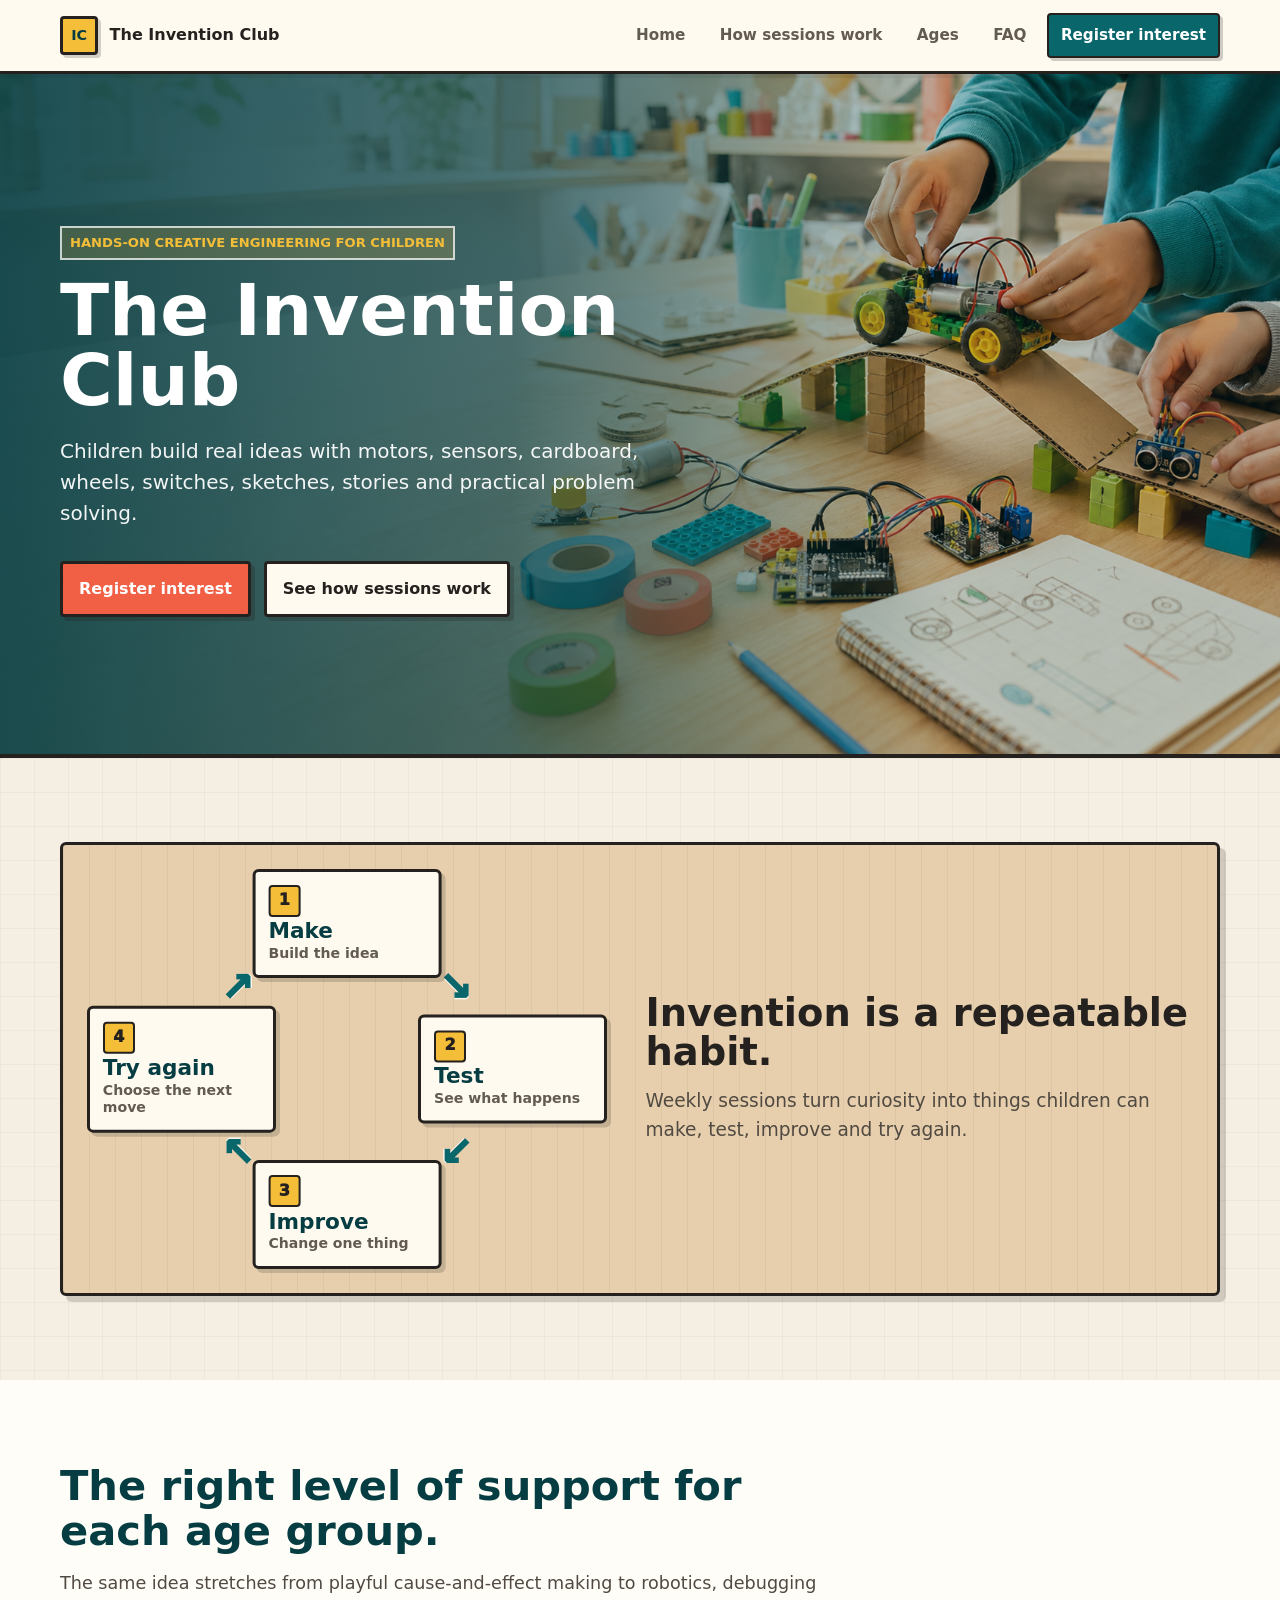
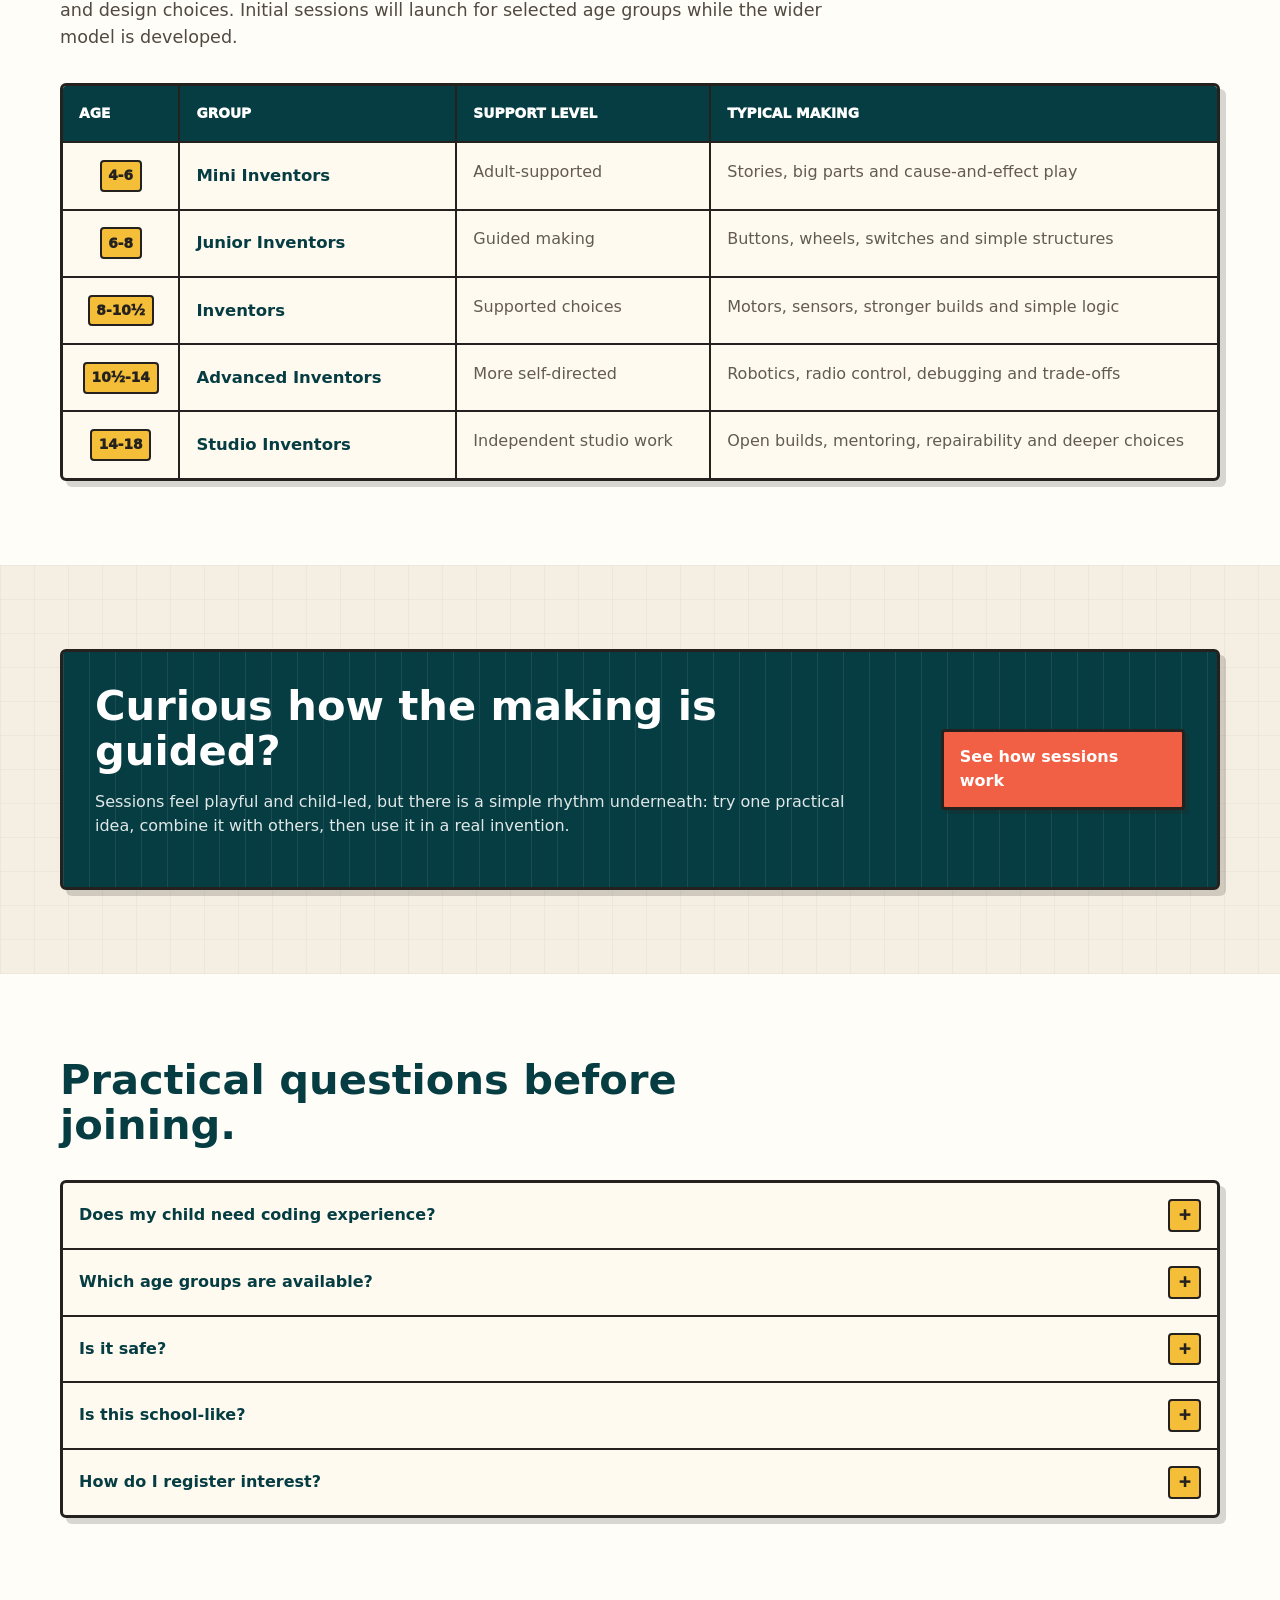
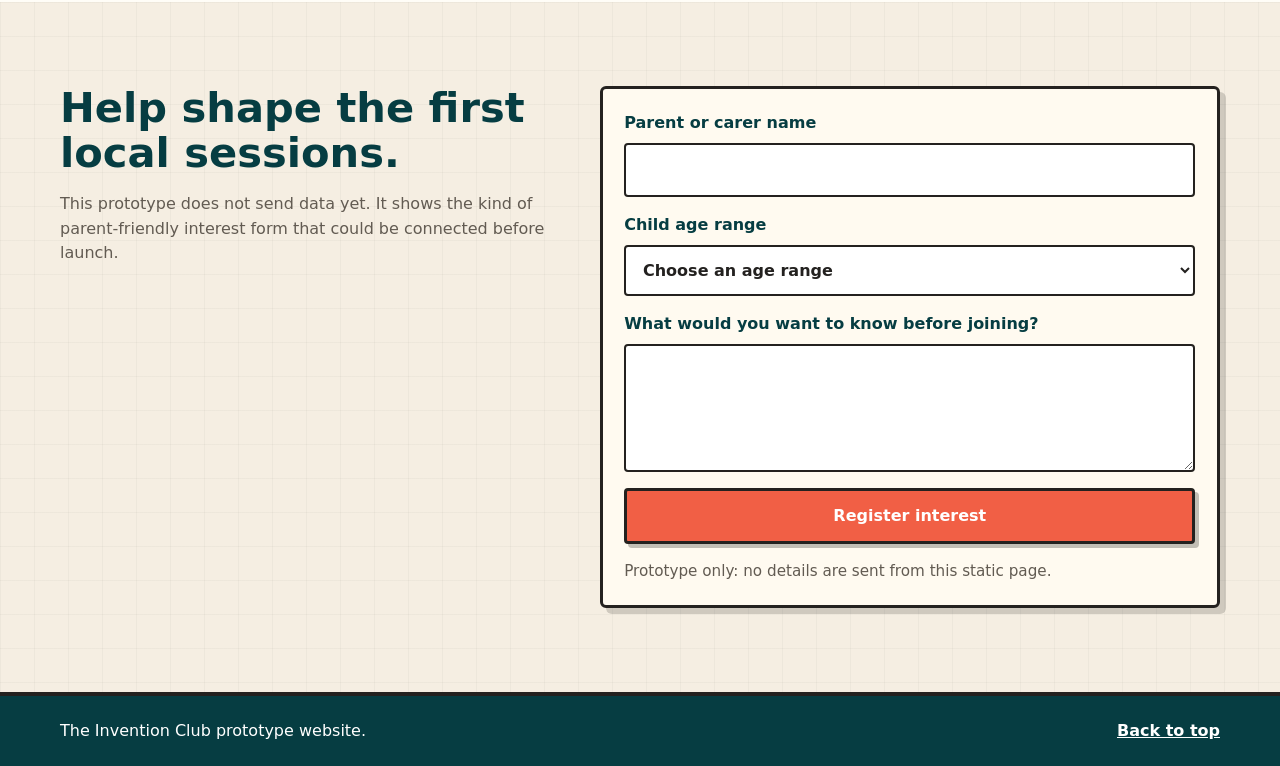
==== index.html @ 99e788a2 "Initial commit" ====
<!doctype html>
<html lang="en">
  <head>
    <meta charset="utf-8">
    <meta name="viewport" content="width=device-width, initial-scale=1">
    <title>The Invention Club - hands-on creative engineering for children</title>
    <meta
      name="description"
      content="A parent-friendly prototype website for The Invention Club: a hands-on creative engineering club where children learn to invent with movement, sensing, control, structures, power, communication, debugging and design."
    >
    <link rel="stylesheet" href="styles.css">
  </head>
  <body>
    <a class="skip-link" href="#main">Skip to content</a>

    <header class="site-header" data-site-header>
      <a class="brand" href="index.html#top" aria-label="The Invention Club home">
        <span class="brand-mark" aria-hidden="true">IC</span>
        <span>The Invention Club</span>
      </a>
      <button class="menu-button" type="button" aria-expanded="false" aria-controls="site-nav">
        <span class="menu-icon" aria-hidden="true"></span>
        <span class="visually-hidden">Menu</span>
      </button>
      <nav class="site-nav" id="site-nav" aria-label="Primary navigation">
        <a href="index.html#top">Home</a>
        <a href="curriculum.html">How sessions work</a>
        <a href="index.html#pathways">Ages</a>
        <a href="index.html#faq">FAQ</a>
        <a class="nav-cta" href="index.html#register">Register interest</a>
      </nav>
    </header>

    <main id="main">
      <section class="hero home-hero" id="top" aria-label="Children making inventions on a workshop table">
        <div class="hero-content">
          <p class="eyebrow">Hands-on creative engineering for children</p>
          <h1>The Invention Club</h1>
          <p class="hero-copy">
            Children build real ideas with motors, sensors, cardboard, wheels, switches, sketches,
            stories and practical problem solving.
          </p>
          <div class="hero-actions">
            <a class="button primary" href="index.html#register">Register interest</a>
            <a class="button secondary" href="curriculum.html">See how sessions work</a>
          </div>
        </div>
      </section>

      <section class="section intro-section workbench-strip" id="what">
        <div class="section-inner">
          <div class="make-loop-panel" aria-label="Make test improve and try again loop">
            <div class="loop-diagram" aria-hidden="true">
              <div class="loop-cycle" data-scroll-spin>
                <span class="loop-arrow loop-arrow-one">→</span>
                <span class="loop-arrow loop-arrow-two">→</span>
                <span class="loop-arrow loop-arrow-three">→</span>
                <span class="loop-arrow loop-arrow-four">→</span>
              </div>
              <div class="loop-card loop-card-make">
                <span>1</span>
                <strong>Make</strong>
                <small>Build the idea</small>
              </div>
              <div class="loop-card loop-card-test">
                <span>2</span>
                <strong>Test</strong>
                <small>See what happens</small>
              </div>
              <div class="loop-card loop-card-improve">
                <span>3</span>
                <strong>Improve</strong>
                <small>Change one thing</small>
              </div>
              <div class="loop-card loop-card-repeat">
                <span>4</span>
                <strong>Try again</strong>
                <small>Choose the next move</small>
              </div>
            </div>
            <div class="loop-copy">
              <h3>Invention is a repeatable habit.</h3>
              <p>Weekly sessions turn curiosity into things children can make, test, improve and try again.</p>
            </div>
          </div>
        </div>
      </section>

      <section class="section pathways-section age-rail-section" id="pathways">
        <div class="section-inner">
          <div class="section-heading">
            <h2>The right level of support for each age group.</h2>
            <p>
              The same idea stretches from playful cause-and-effect making to robotics, debugging
              and design choices. Initial sessions will launch for selected age groups while the wider model is developed.
            </p>
          </div>
          <table class="age-table">
            <colgroup>
              <col class="age-col">
              <col class="group-col">
              <col class="support-col">
              <col class="making-col">
            </colgroup>
            <thead>
              <tr>
                <th scope="col">Age</th>
                <th scope="col">Group</th>
                <th scope="col">Support level</th>
                <th scope="col">Typical making</th>
              </tr>
            </thead>
            <tbody>
              <tr><td class="age-cell" data-label="Age"><span>4-6</span></td><th scope="row" data-label="Group">Mini Inventors</th><td data-label="Support level">Adult-supported</td><td data-label="Typical making">Stories, big parts and cause-and-effect play</td></tr>
              <tr><td class="age-cell" data-label="Age"><span>6-8</span></td><th scope="row" data-label="Group">Junior Inventors</th><td data-label="Support level">Guided making</td><td data-label="Typical making">Buttons, wheels, switches and simple structures</td></tr>
              <tr><td class="age-cell" data-label="Age"><span>8-10½</span></td><th scope="row" data-label="Group">Inventors</th><td data-label="Support level">Supported choices</td><td data-label="Typical making">Motors, sensors, stronger builds and simple logic</td></tr>
              <tr><td class="age-cell" data-label="Age"><span>10½-14</span></td><th scope="row" data-label="Group">Advanced Inventors</th><td data-label="Support level">More self-directed</td><td data-label="Typical making">Robotics, radio control, debugging and trade-offs</td></tr>
              <tr><td class="age-cell" data-label="Age"><span>14-18</span></td><th scope="row" data-label="Group">Studio Inventors</th><td data-label="Support level">Independent studio work</td><td data-label="Typical making">Open builds, mentoring, repairability and deeper choices</td></tr>
            </tbody>
          </table>
        </div>
      </section>

      <section class="section curriculum-teaser-section" id="curriculum-preview">
        <div class="section-inner power-strip">
          <div>
            <h2>Curious how the making is guided?</h2>
            <p>
              Sessions feel playful and child-led, but there is a simple rhythm underneath:
              try one practical idea, combine it with others, then use it in a real invention.
            </p>
          </div>
          <a class="button primary" href="curriculum.html">See how sessions work</a>
        </div>
      </section>

      <section class="section faq-section bench-board" id="faq">
        <div class="section-inner">
          <div class="section-heading">
            <h2>Practical questions before joining.</h2>
          </div>
          <div class="faq-list">
            <details class="faq-item">
              <summary>Does my child need coding experience?</summary>
              <p>No. Coding is introduced as one invention material, alongside motors, sensors, structures, craft materials and testing.</p>
            </details>
            <details class="faq-item">
              <summary>Which age groups are available?</summary>
              <p>The full age range being explored is 4-18, but initial sessions will launch for selected age groups first.</p>
            </details>
            <details class="faq-item">
              <summary>Is it safe?</summary>
              <p>Activities should use age-appropriate materials, supervised tools and safe batteries. Full safety, safeguarding and consent arrangements will be confirmed before launch.</p>
            </details>
            <details class="faq-item">
              <summary>Is this school-like?</summary>
              <p>It has structure, but the feel is workshop-first: make, test, improve, share.</p>
            </details>
            <details class="faq-item">
              <summary>How do I register interest?</summary>
              <p>Use the prototype interest section below. It does not submit yet, but it shows the information the live version may collect.</p>
            </details>
          </div>
        </div>
      </section>

      <section class="section register-section" id="register">
        <div class="section-inner register-layout">
          <div>
            <h2>Help shape the first local sessions.</h2>
            <p>
              This prototype does not send data yet. It shows the kind of parent-friendly interest
              form that could be connected before launch.
            </p>
          </div>
          <form class="interest-form" id="interest-form">
            <label>
              Parent or carer name
              <input type="text" name="name" autocomplete="name">
            </label>
            <label>
              Child age range
              <select name="age-range">
                <option value="">Choose an age range</option>
                <option>Mini Inventors: 4-6</option>
                <option>Junior Inventors: 6-8</option>
                <option>Inventors: 8-10½</option>
                <option>Advanced Inventors: 10½-14</option>
                <option>Studio Inventors: 14-18</option>
              </select>
            </label>
            <label>
              What would you want to know before joining?
              <textarea name="question" rows="4"></textarea>
            </label>
            <button class="button primary" type="submit">Register interest</button>
            <p class="form-note" id="form-note" role="status">
              Prototype only: no details are sent from this static page.
            </p>
          </form>
        </div>
      </section>
    </main>

    <footer class="site-footer">
      <div class="section-inner footer-inner">
        <p>The Invention Club prototype website.</p>
        <a href="#top">Back to top</a>
      </div>
    </footer>

    <script src="script.js"></script>
  </body>
</html>
---- styles.css ----
:root {
  color-scheme: light;
  --ink: #242424;
  --muted: #625b52;
  --paper: #fffdf7;
  --warm: #f5eee2;
  --teal: #09666b;
  --teal-dark: #063d42;
  --coral: #f15f45;
  --gold: #f4be38;
  --green: #3e8f58;
  --blue: #315eaa;
  --red: #b94b3f;
  --line: #ddcfbd;
  --white: #ffffff;
  --shadow: 0 16px 45px rgba(38, 30, 20, 0.14);
  --radius: 8px;
  --max: 1160px;
}

* {
  box-sizing: border-box;
}

html {
  scroll-behavior: smooth;
}

body {
  margin: 0;
  font-family: Inter, ui-sans-serif, system-ui, -apple-system, BlinkMacSystemFont, "Segoe UI", sans-serif;
  color: var(--ink);
  background: var(--paper);
  line-height: 1.55;
}

img,
svg {
  max-width: 100%;
}

a {
  color: inherit;
}

button,
input,
select,
textarea {
  font: inherit;
}

.skip-link {
  position: absolute;
  left: 1rem;
  top: 0.75rem;
  z-index: 100;
  transform: translateY(-180%);
  background: var(--ink);
  color: var(--white);
  padding: 0.65rem 0.9rem;
  border-radius: var(--radius);
}

.skip-link:focus {
  transform: translateY(0);
}

.visually-hidden {
  position: absolute;
  width: 1px;
  height: 1px;
  padding: 0;
  margin: -1px;
  overflow: hidden;
  clip: rect(0, 0, 0, 0);
  white-space: nowrap;
  border: 0;
}

.site-header {
  position: sticky;
  top: 0;
  z-index: 20;
  display: flex;
  align-items: center;
  justify-content: space-between;
  gap: 1rem;
  min-height: 4.75rem;
  padding: 0.8rem max(1rem, calc((100vw - var(--max)) / 2));
  background: rgba(255, 253, 247, 0.94);
  border-bottom: 1px solid rgba(221, 207, 189, 0.8);
  backdrop-filter: blur(12px);
}

.brand {
  display: inline-flex;
  align-items: center;
  gap: 0.7rem;
  color: var(--teal-dark);
  font-weight: 800;
  text-decoration: none;
}

.brand-mark {
  display: inline-grid;
  place-items: center;
  width: 2.4rem;
  height: 2.4rem;
  border-radius: var(--radius);
  background: var(--gold);
  color: var(--teal-dark);
  border: 2px solid var(--teal-dark);
  font-size: 0.9rem;
}

.site-nav {
  display: flex;
  align-items: center;
  gap: 0.4rem;
}

.site-nav a {
  display: inline-flex;
  align-items: center;
  min-height: 2.5rem;
  padding: 0.55rem 0.75rem;
  border-radius: var(--radius);
  color: var(--muted);
  font-size: 0.95rem;
  font-weight: 700;
  text-decoration: none;
}

.site-nav a:hover,
.site-nav a:focus-visible {
  background: var(--warm);
  color: var(--ink);
}

.site-nav .nav-cta {
  background: var(--teal);
  color: var(--white);
}

.menu-button {
  display: none;
  align-items: center;
  justify-content: center;
  width: 2.75rem;
  height: 2.75rem;
  border: 1px solid var(--line);
  border-radius: var(--radius);
  background: var(--white);
}

.menu-icon,
.menu-icon::before,
.menu-icon::after {
  display: block;
  width: 1.15rem;
  height: 2px;
  background: var(--ink);
  content: "";
}

.menu-icon {
  position: relative;
}

.menu-icon::before,
.menu-icon::after {
  position: absolute;
  left: 0;
}

.menu-icon::before {
  top: -0.4rem;
}

.menu-icon::after {
  top: 0.4rem;
}

.hero {
  position: relative;
  min-height: 72vh;
  display: flex;
  align-items: center;
  padding: 6rem max(1rem, calc((100vw - var(--max)) / 2)) 5rem;
  background-image:
    linear-gradient(90deg, rgba(6, 61, 66, 0.88) 0%, rgba(6, 61, 66, 0.72) 34%, rgba(6, 61, 66, 0.18) 66%),
    url("assets/invention-workshop-hero.png");
  background-size: cover;
  background-position: center;
  color: var(--white);
}

.hero-content {
  width: min(43rem, 100%);
}

.compact-hero {
  min-height: 50vh;
}

.eyebrow,
.section-kicker {
  margin: 0 0 0.9rem;
  color: var(--coral);
  font-size: 0.82rem;
  font-weight: 900;
  letter-spacing: 0;
  text-transform: uppercase;
}

.hero .eyebrow {
  color: var(--gold);
}

h1,
h2,
h3,
p {
  overflow-wrap: anywhere;
}

h1 {
  margin: 0;
  font-size: 4.5rem;
  line-height: 0.98;
  letter-spacing: 0;
}

h2 {
  margin: 0;
  color: var(--teal-dark);
  font-size: 2.6rem;
  line-height: 1.08;
  letter-spacing: 0;
}

h3 {
  margin: 0;
  color: var(--teal-dark);
  font-size: 1.15rem;
  line-height: 1.22;
  letter-spacing: 0;
}

.hero-copy {
  margin: 1.3rem 0 0;
  max-width: 37rem;
  font-size: 1.25rem;
  color: rgba(255, 255, 255, 0.94);
}

.hero-actions {
  display: flex;
  flex-wrap: wrap;
  gap: 0.8rem;
  margin-top: 2rem;
}

.button {
  display: inline-flex;
  align-items: center;
  justify-content: center;
  min-height: 3rem;
  padding: 0.78rem 1rem;
  border: 2px solid transparent;
  border-radius: var(--radius);
  font-weight: 850;
  text-decoration: none;
  cursor: pointer;
}

.button.primary {
  background: var(--coral);
  color: var(--white);
  box-shadow: 0 10px 22px rgba(177, 59, 34, 0.28);
}

.button.secondary {
  background: rgba(255, 255, 255, 0.14);
  color: var(--white);
  border-color: rgba(255, 255, 255, 0.64);
}

.button:hover,
.button:focus-visible {
  transform: translateY(-1px);
}

.section {
  padding: 5.5rem 1rem;
}

.section-inner {
  width: min(var(--max), 100%);
  margin: 0 auto;
}

.section-heading {
  max-width: 48rem;
  margin-bottom: 2rem;
}

.section-heading p:not(.section-kicker) {
  margin: 1rem 0 0;
  color: var(--muted);
  font-size: 1.1rem;
}

.two-column {
  display: grid;
  grid-template-columns: minmax(0, 0.8fr) minmax(0, 1fr);
  gap: 3rem;
  align-items: start;
}

.copy-block {
  color: var(--muted);
  font-size: 1.08rem;
}

.copy-block p:first-child {
  margin-top: 0;
}

.intro-section,
.pathways-section,
.examples-section,
.safety-section {
  background: var(--paper);
}

.contrast-section,
.curriculum-section,
.parents-section,
.register-section {
  background: var(--warm);
}

.session-section,
.families-section,
.curriculum-teaser-section,
.holiday-section,
.review-section {
  background: var(--white);
}

.faq-section {
  background: var(--paper);
}

.comparison-grid,
.glance-grid,
.idea-grid,
.step-grid,
.model-grid,
.family-grid,
.session-grid,
.project-grid,
.safety-grid,
.benefit-grid,
.pathway-grid,
.faq-list {
  display: grid;
  gap: 1rem;
}

.comparison-grid {
  grid-template-columns: repeat(2, minmax(0, 1fr));
}

.comparison-card,
.glance-card,
.idea-card,
.step-card,
.model-card,
.pathway-card,
.family-card,
.combo-card,
.example-card,
.project-card,
.safety-card,
.benefit-grid article,
.faq-item,
.review-questions,
.interest-form {
  border: 1px solid var(--line);
  border-radius: var(--radius);
  background: var(--white);
  box-shadow: 0 8px 24px rgba(38, 30, 20, 0.08);
}

.comparison-card,
.glance-card,
.idea-card {
  padding: 1.5rem;
}

.glance-grid {
  grid-template-columns: repeat(4, minmax(0, 1fr));
  margin-bottom: 1rem;
}

.glance-card {
  border-top: 5px solid var(--teal);
}

.glance-label {
  margin: 0 0 0.55rem;
  color: var(--coral);
  font-size: 0.78rem;
  font-weight: 950;
  text-transform: uppercase;
}

.glance-card p:not(.glance-label) {
  margin: 0.7rem 0 0;
  color: var(--muted);
}

.idea-grid {
  grid-template-columns: repeat(3, minmax(0, 1fr));
}

.card-icon {
  display: inline-grid;
  place-items: center;
  width: 2.25rem;
  height: 2.25rem;
  margin-bottom: 0.9rem;
  border-radius: var(--radius);
  background: var(--gold);
  color: var(--teal-dark);
  font-weight: 950;
}

.idea-card p {
  margin: 0.7rem 0 0;
  color: var(--muted);
}

.promise-band {
  margin-top: 1rem;
  padding: 1.45rem;
  border: 2px solid rgba(9, 102, 107, 0.24);
  border-radius: var(--radius);
  background:
    linear-gradient(135deg, rgba(244, 190, 56, 0.22), rgba(9, 102, 107, 0.08)),
    var(--white);
}

.promise-band h3 {
  font-size: 1.55rem;
}

.promise-band p:not(.section-kicker) {
  max-width: 48rem;
  margin: 0.6rem 0 0;
  color: var(--muted);
}

.comparison-card.highlighted {
  border-color: rgba(9, 102, 107, 0.48);
  background: #eef8f6;
}

.comparison-card ul,
.review-questions ul {
  margin: 1rem 0 0;
  padding-left: 1.1rem;
  color: var(--muted);
}

.comparison-card li + li,
.review-questions li + li {
  margin-top: 0.45rem;
}

.screen-table {
  width: 100%;
  margin-top: 1rem;
  border-collapse: collapse;
  overflow: hidden;
  border: 1px solid var(--line);
  border-radius: var(--radius);
  background: var(--white);
  box-shadow: 0 8px 24px rgba(38, 30, 20, 0.08);
}

.screen-table caption {
  padding: 0.9rem 1rem;
  color: var(--teal-dark);
  font-weight: 900;
  text-align: left;
}

.screen-table th,
.screen-table td {
  padding: 0.85rem 1rem;
  border-top: 1px solid var(--line);
  text-align: left;
  vertical-align: top;
}

.screen-table th {
  background: var(--teal-dark);
  color: var(--white);
}

.screen-table td:first-child {
  color: var(--muted);
}

.screen-table td:last-child {
  color: var(--teal-dark);
  font-weight: 800;
}

.step-grid {
  grid-template-columns: repeat(5, minmax(0, 1fr));
}

.step-card {
  padding: 1.25rem;
}

.step-number {
  display: inline-grid;
  place-items: center;
  width: 2rem;
  height: 2rem;
  margin-bottom: 1rem;
  border-radius: 50%;
  background: var(--gold);
  color: var(--teal-dark);
  font-weight: 900;
}

.step-card p,
.model-card p,
.pathway-card p,
.glance-card p,
.family-card p,
.combo-card p,
.example-card p,
.project-card p,
.safety-card p,
.benefit-grid p {
  margin: 0.7rem 0 0;
  color: var(--muted);
}

.pathway-grid {
  grid-template-columns: repeat(5, minmax(0, 1fr));
}

.pathway-card {
  padding: 1.15rem;
}

.age-band {
  margin: 0 0 0.65rem;
  color: var(--coral);
  font-size: 0.9rem;
  font-weight: 900;
}

.pathway-detail {
  display: grid;
  gap: 0.75rem;
  margin: 1rem 0 0;
}

.pathway-detail div {
  padding-top: 0.75rem;
  border-top: 1px solid var(--line);
}

.pathway-detail dt {
  color: var(--teal-dark);
  font-size: 0.82rem;
  font-weight: 900;
  text-transform: uppercase;
}

.pathway-detail dd {
  margin: 0.15rem 0 0;
  color: var(--muted);
}

.model-grid {
  grid-template-columns: repeat(4, minmax(0, 1fr));
}

.model-card {
  padding: 1.2rem;
}

.roadmap {
  display: grid;
  grid-template-columns: repeat(5, minmax(0, 1fr));
  gap: 0.5rem;
  margin-bottom: 1rem;
}

.roadmap span {
  position: relative;
  display: grid;
  place-items: center;
  min-height: 3.3rem;
  padding: 0.7rem;
  border-radius: var(--radius);
  background: var(--teal);
  color: var(--white);
  font-weight: 900;
}

.roadmap span:not(:last-child)::after {
  position: absolute;
  right: -0.48rem;
  z-index: 1;
  color: var(--gold);
  content: "→";
  font-weight: 900;
}

.accordion-group {
  display: grid;
  gap: 0.75rem;
  margin-top: 1rem;
}

.accordion-item,
.faq-item {
  border: 1px solid var(--line);
  border-radius: var(--radius);
  background: var(--white);
  box-shadow: 0 8px 24px rgba(38, 30, 20, 0.06);
}

.accordion-item summary,
.faq-item summary {
  display: flex;
  justify-content: space-between;
  gap: 1rem;
  padding: 1rem;
  color: var(--teal-dark);
  font-weight: 900;
  cursor: pointer;
}

.accordion-item summary span {
  color: var(--muted);
  font-weight: 700;
}

.accordion-item p,
.faq-item p {
  margin: 0;
  padding: 0 1rem 1rem;
  color: var(--muted);
}

.accordion-item ul {
  margin: 0;
  padding: 0 1rem 1rem 2.1rem;
  color: var(--muted);
}

.ladder-panel {
  display: grid;
  grid-template-columns: minmax(0, 0.8fr) minmax(0, 1.2fr);
  gap: 2rem;
  margin-top: 1rem;
  padding: 1.6rem;
  border: 2px solid var(--teal);
  border-radius: var(--radius);
  background: var(--paper);
}

.ladder-panel p {
  color: var(--muted);
}

.ladder-list {
  display: grid;
  gap: 0.55rem;
  margin: 0;
  padding: 0;
  list-style: none;
  counter-reset: ladder;
}

.ladder-list li {
  display: grid;
  grid-template-columns: auto minmax(0, 0.6fr) minmax(0, 1fr);
  gap: 0.65rem;
  align-items: baseline;
  padding: 0.7rem;
  border-radius: var(--radius);
  background: var(--white);
  counter-increment: ladder;
}

.ladder-list li::before {
  content: counter(ladder);
  display: inline-grid;
  place-items: center;
  width: 1.55rem;
  height: 1.55rem;
  border-radius: 50%;
  background: var(--teal);
  color: var(--white);
  font-size: 0.85rem;
  font-weight: 900;
}

.ladder-list span {
  color: var(--muted);
}

.family-grid {
  grid-template-columns: repeat(5, minmax(0, 1fr));
}

.family-card {
  position: relative;
  min-height: 8.5rem;
  padding: 1.15rem;
  overflow: hidden;
}

.family-icon {
  position: absolute;
  right: 1rem;
  bottom: 1rem;
  color: currentColor;
  font-size: 2.1rem;
  font-weight: 900;
  opacity: 0.28;
}

.accent-teal {
  color: var(--teal);
}

.accent-coral {
  color: var(--coral);
}

.accent-green {
  color: var(--green);
}

.accent-blue {
  color: var(--blue);
}

.accent-gold {
  color: #a07400;
}

.accent-red {
  color: var(--red);
}

.combo-list {
  display: grid;
  grid-template-columns: repeat(3, minmax(0, 1fr));
  gap: 1rem;
}

.combo-card {
  padding: 1.2rem;
  border-left: 7px solid var(--gold);
}

.combo-card p {
  color: var(--muted);
  font-weight: 800;
}

.session-grid,
.project-grid {
  grid-template-columns: repeat(4, minmax(0, 1fr));
}

.example-card,
.project-card {
  min-height: 9rem;
  padding: 1.25rem;
  background: linear-gradient(180deg, #ffffff 0%, #fff8e6 100%);
}

.project-card {
  position: relative;
  overflow: hidden;
}

.project-icon {
  display: inline-grid;
  place-items: center;
  width: 2.15rem;
  height: 2.15rem;
  margin-bottom: 0.8rem;
  border-radius: var(--radius);
  background: var(--teal);
  color: var(--white);
  font-weight: 950;
}

.project-age {
  color: var(--coral);
  font-weight: 900;
}

.project-skill {
  color: var(--teal-dark);
  font-weight: 850;
}

.wide-card {
  grid-column: span 2;
  background: #eef8f6;
}

.benefit-grid {
  grid-template-columns: repeat(2, minmax(0, 1fr));
}

.benefit-grid article,
.safety-card {
  padding: 1.2rem;
}

.benefit-grid .card-icon {
  background: #eef8f6;
  color: var(--teal);
}

.callout-band {
  display: flex;
  align-items: center;
  justify-content: space-between;
  gap: 2rem;
  padding: 2rem;
  border-radius: var(--radius);
  background: var(--teal-dark);
  color: var(--white);
  box-shadow: var(--shadow);
}

.callout-band h2 {
  color: var(--white);
}

.callout-band p:not(.section-kicker) {
  max-width: 48rem;
  color: rgba(255, 255, 255, 0.86);
}

.callout-band .hero-actions {
  margin-top: 0;
}

.safety-grid {
  grid-template-columns: repeat(4, minmax(0, 1fr));
}

.review-layout,
.register-layout {
  display: grid;
  grid-template-columns: minmax(0, 0.9fr) minmax(0, 1.1fr);
  gap: 2rem;
  align-items: start;
}

.review-layout p,
.register-layout p {
  color: var(--muted);
}

.review-questions {
  padding: 1.4rem;
}

.faq-list {
  grid-template-columns: repeat(2, minmax(0, 1fr));
}

.faq-item {
  box-shadow: none;
}

.faq-item summary {
  min-height: 3.5rem;
  align-items: center;
}

.interest-form {
  display: grid;
  gap: 1rem;
  padding: 1.4rem;
}

.interest-form label {
  display: grid;
  gap: 0.45rem;
  color: var(--teal-dark);
  font-weight: 800;
}

.interest-form input,
.interest-form select,
.interest-form textarea {
  width: 100%;
  border: 1px solid var(--line);
  border-radius: var(--radius);
  padding: 0.8rem;
  background: var(--paper);
  color: var(--ink);
}

.interest-form input:focus,
.interest-form select:focus,
.interest-form textarea:focus {
  outline: 3px solid rgba(244, 190, 56, 0.5);
  border-color: var(--teal);
}

.form-note {
  margin: 0;
  color: var(--muted);
  font-size: 0.95rem;
}

.form-note.is-active {
  color: var(--teal-dark);
  font-weight: 800;
}

.site-footer {
  padding: 1.4rem 1rem;
  background: var(--teal-dark);
  color: var(--white);
}

.footer-inner {
  display: flex;
  align-items: center;
  justify-content: space-between;
  gap: 1rem;
}

.footer-inner p {
  margin: 0;
}

.footer-inner a {
  font-weight: 800;
}

@media (max-width: 1050px) {
  h1 {
    font-size: 3.6rem;
  }

  h2 {
    font-size: 2.2rem;
  }

  .pathway-grid,
  .family-grid {
    grid-template-columns: repeat(3, minmax(0, 1fr));
  }

  .glance-grid,
  .step-grid,
  .model-grid,
  .safety-grid,
  .project-grid,
  .faq-list {
    grid-template-columns: repeat(2, minmax(0, 1fr));
  }

  .session-grid,
  .combo-list {
    grid-template-columns: repeat(2, minmax(0, 1fr));
  }
}

@media (max-width: 820px) {
  .site-header {
    align-items: flex-start;
    flex-wrap: wrap;
  }

  .brand {
    max-width: calc(100% - 4.5rem);
  }

  .menu-button {
    position: absolute;
    top: 1rem;
    right: 1rem;
    display: inline-flex;
    margin-left: auto;
    border-color: var(--teal-dark);
    background: var(--gold);
  }

  .site-nav {
    display: none;
    width: 100%;
    flex-direction: column;
    align-items: stretch;
    padding-top: 0.7rem;
  }

  .site-header.is-open .site-nav {
    display: flex;
  }

  .site-nav a {
    justify-content: center;
    min-height: 2.85rem;
  }

  .hero {
    min-height: 72vh;
    align-items: end;
    padding-top: 5rem;
    background-image:
      linear-gradient(180deg, rgba(6, 61, 66, 0.12) 0%, rgba(6, 61, 66, 0.76) 52%, rgba(6, 61, 66, 0.92) 100%),
      url("assets/invention-workshop-hero.png");
    background-position: 58% center;
  }

  .hero-copy {
    font-size: 1.12rem;
  }

  .section {
    padding: 4rem 1rem;
  }

  .two-column,
  .ladder-panel,
  .review-layout,
  .register-layout {
    grid-template-columns: 1fr;
  }

  .comparison-grid,
  .glance-grid,
  .idea-grid,
  .pathway-grid,
  .family-grid,
  .benefit-grid,
  .step-grid,
  .model-grid,
  .safety-grid,
  .session-grid,
  .project-grid,
  .faq-list,
  .combo-list {
    grid-template-columns: 1fr;
  }

  .roadmap {
    grid-template-columns: 1fr;
  }

  .roadmap span:not(:last-child)::after {
    right: auto;
    bottom: -0.55rem;
    transform: rotate(90deg);
  }

  .accordion-item summary,
  .faq-item summary {
    flex-direction: column;
  }

  .wide-card {
    grid-column: auto;
  }

  .callout-band {
    align-items: stretch;
    flex-direction: column;
  }
}

@media (max-width: 520px) {
  h1 {
    font-size: 2.65rem;
  }

  h2 {
    font-size: 1.9rem;
  }

  .brand {
    max-width: calc(100% - 3.5rem);
  }

  .hero-actions,
  .footer-inner {
    align-items: stretch;
    flex-direction: column;
  }

  .button {
    width: 100%;
  }

  .ladder-list li {
    grid-template-columns: auto minmax(0, 1fr);
  }

  .ladder-list span {
    grid-column: 2;
  }
}

/* Production Workbench Direction
   A tactile maker system for the live static site. */

:root {
  --bench: #e7cfad;
  --bench-dark: #c79b62;
  --card: #fffaf0;
  --ink: #23211f;
  --outline: #24211f;
  --shadow: 6px 6px 0 rgba(36, 33, 31, 0.18);
  --radius: 6px;
}

body {
  background:
    linear-gradient(rgba(36, 33, 31, 0.035) 1px, transparent 1px),
    linear-gradient(90deg, rgba(36, 33, 31, 0.035) 1px, transparent 1px),
    var(--paper);
  background-size: 34px 34px;
  overflow-x: hidden;
}

html {
  overflow-x: hidden;
}

.site-header {
  min-height: 4.5rem;
  width: 100%;
  min-width: 0;
  background: rgba(255, 250, 240, 0.96);
  border-bottom: 3px solid var(--outline);
  box-shadow: 0 4px 0 rgba(36, 33, 31, 0.08);
}

.brand {
  color: var(--outline);
}

.brand-mark {
  border: 3px solid var(--outline);
  border-radius: 4px;
  box-shadow: 3px 3px 0 rgba(36, 33, 31, 0.2);
}

.site-nav a {
  border: 2px solid transparent;
  border-radius: 4px;
}

.site-nav a:hover,
.site-nav a:focus-visible {
  border-color: var(--outline);
  background: var(--gold);
  color: var(--outline);
}

.site-nav .nav-cta {
  background: var(--teal);
  border-color: var(--outline);
  color: var(--white);
  box-shadow: 3px 3px 0 rgba(36, 33, 31, 0.22);
}

.menu-button {
  border: 3px solid var(--outline);
  border-radius: 4px;
  background: var(--gold);
}

.hero {
  min-height: 64vh;
  overflow: hidden;
  border-bottom: 4px solid var(--outline);
  background-image:
    linear-gradient(90deg, rgba(6, 61, 66, 0.91) 0%, rgba(6, 61, 66, 0.72) 40%, rgba(6, 61, 66, 0.24) 74%),
    url("assets/invention-workshop-hero.png");
}

.home-hero {
  display: grid;
  grid-template-columns: minmax(0, 1fr) minmax(18rem, 0.54fr);
  gap: clamp(1.5rem, 4vw, 4rem);
  min-height: 76vh;
}

.home-hero::after {
  display: none;
  content: none;
}

.subpage-hero {
  min-height: 48vh;
}

.hero,
.hero-content,
.hero-actions,
.section-inner,
.split-layout,
.maker-rows,
.tool-comparison,
.age-rail,
.power-strip,
.workbench-callout,
.project-card,
.model-card,
.family-card,
.combo-card,
.interest-form {
  min-width: 0;
  max-width: 100%;
}

.hero-content {
  position: relative;
  z-index: 1;
}

.hero .eyebrow {
  display: inline-flex;
  padding: 0.3rem 0.5rem;
  border: 2px solid rgba(255, 255, 255, 0.72);
  background: rgba(244, 190, 56, 0.18);
}

.button {
  min-height: 3.1rem;
  border: 3px solid var(--outline);
  border-radius: 4px;
  box-shadow: 4px 4px 0 rgba(36, 33, 31, 0.24);
  transition: transform 160ms ease, box-shadow 160ms ease;
}

.button.primary {
  background: var(--coral);
  color: var(--white);
  box-shadow: 4px 4px 0 rgba(36, 33, 31, 0.28);
}

.button.secondary {
  background: var(--card);
  color: var(--outline);
  border-color: var(--outline);
}

.button:hover,
.button:focus-visible {
  box-shadow: 2px 2px 0 rgba(36, 33, 31, 0.3);
  transform: translate(2px, 2px);
}

.section {
  position: relative;
  padding: 5.25rem 1rem;
}

.section:nth-of-type(even) {
  background:
    linear-gradient(rgba(36, 33, 31, 0.035) 1px, transparent 1px),
    linear-gradient(90deg, rgba(36, 33, 31, 0.035) 1px, transparent 1px),
    var(--warm);
  background-size: 34px 34px;
}

.section-label,
.section-kicker {
  display: inline-flex;
  width: fit-content;
  margin: 0 0 1rem;
  padding: 0.32rem 0.55rem;
  border: 2px solid var(--outline);
  border-radius: 4px;
  background: var(--gold);
  color: var(--outline);
  font-size: 0.76rem;
  font-weight: 950;
  letter-spacing: 0;
  line-height: 1.1;
  text-transform: uppercase;
}

.section-heading p:not(.section-kicker) {
  color: #514a42;
}

.split-layout {
  display: grid;
  grid-template-columns: minmax(0, 0.85fr) minmax(0, 1.15fr);
  gap: clamp(1.4rem, 4vw, 3rem);
  align-items: start;
}

.maker-rows,
.tool-comparison,
.age-rail,
.safety-list,
.benefit-line,
.accordion-group,
.faq-list,
.interest-form,
.review-questions,
.ladder-panel {
  border: 3px solid var(--outline);
  border-radius: 6px;
  background: var(--card);
  box-shadow: var(--shadow);
}

.maker-rows {
  display: grid;
  overflow: hidden;
}

.maker-rows > div {
  display: grid;
  grid-template-columns: minmax(7rem, 0.28fr) minmax(0, 0.38fr) minmax(0, 1fr);
  gap: 1rem;
  align-items: start;
  padding: 1rem;
}

.maker-rows > div + div {
  border-top: 2px solid var(--outline);
}

.maker-rows span {
  display: inline-flex;
  width: fit-content;
  padding: 0.25rem 0.45rem;
  border: 2px solid var(--outline);
  background: var(--warm);
  color: var(--outline);
  font-size: 0.78rem;
  font-weight: 950;
  text-transform: uppercase;
}

.maker-rows strong {
  color: var(--teal-dark);
  font-size: 1.02rem;
  line-height: 1.25;
}

.maker-rows p {
  margin: 0;
  color: var(--muted);
}

.idea-rows {
  grid-template-columns: repeat(3, minmax(0, 1fr));
  margin-top: 1.3rem;
}

.idea-rows > div {
  grid-template-columns: 1fr;
  gap: 0.55rem;
  border-top: 0;
}

.idea-rows > div + div {
  border-top: 0;
  border-left: 2px solid var(--outline);
}

.promise-band,
.workbench-callout {
  margin-top: 1.3rem;
  padding: 1.4rem;
  border: 3px solid var(--outline);
  border-radius: 6px;
  background:
    repeating-linear-gradient(90deg, rgba(36, 33, 31, 0.06) 0 1px, transparent 1px 22px),
    var(--bench);
  box-shadow: var(--shadow);
}

.promise-band h3,
.workbench-callout h2 {
  color: var(--outline);
}

.bench-board .section-inner,
.bench-map .section-inner,
.join-board .section-inner,
.bin-wall .section-inner,
.qa-board .section-inner {
  position: relative;
}

.tool-comparison {
  display: grid;
  grid-template-columns: repeat(2, minmax(0, 1fr));
  overflow: hidden;
  margin-top: 1.2rem;
}

.tool-comparison article {
  padding: 1.25rem;
  background: var(--card);
}

.tool-comparison article + article {
  border-left: 3px solid var(--outline);
  background: #e8f4ef;
}

.tool-label {
  display: inline-flex;
  margin: 0 0 0.8rem;
  padding: 0.28rem 0.5rem;
  border: 2px solid var(--outline);
  background: var(--white);
  color: var(--teal-dark);
  font-weight: 950;
}

.tool-comparison ul,
.review-questions ul {
  margin: 0;
  padding-left: 1.1rem;
  color: var(--muted);
}

.tool-comparison li + li,
.review-questions li + li {
  margin-top: 0.5rem;
}

.screen-table {
  border: 3px solid var(--outline);
  border-radius: 6px;
  box-shadow: var(--shadow);
}

.screen-table caption {
  background: var(--gold);
  border-bottom: 3px solid var(--outline);
}

.screen-table th,
.screen-table td {
  border-top: 2px solid var(--outline);
}

.age-rail {
  display: grid;
  grid-template-columns: repeat(5, minmax(0, 1fr));
  gap: 0;
  overflow: hidden;
}

.age-rail .pathway-card {
  border: 0;
  border-radius: 0;
  box-shadow: none;
  background: var(--card);
}

.age-rail .pathway-card + .pathway-card {
  border-left: 2px solid var(--outline);
}

.age-band {
  display: inline-flex;
  padding: 0.25rem 0.45rem;
  border: 2px solid var(--outline);
  background: var(--gold);
  color: var(--outline);
}

.pathway-detail div {
  border-top: 2px solid var(--line);
}

.power-strip,
.callout-band {
  display: flex;
  align-items: center;
  justify-content: space-between;
  gap: 2rem;
  padding: 2rem;
  border: 3px solid var(--outline);
  border-radius: 6px;
  background:
    repeating-linear-gradient(90deg, rgba(255, 255, 255, 0.08) 0 1px, transparent 1px 26px),
    var(--teal-dark);
  color: var(--white);
  box-shadow: var(--shadow);
}

.power-strip h2,
.callout-band h2 {
  color: var(--white);
}

.power-strip p,
.callout-band p:not(.section-kicker) {
  max-width: 48rem;
  color: rgba(255, 255, 255, 0.88);
}

.power-strip .section-label,
.callout-band .section-label,
.workbench-callout .section-label {
  margin-bottom: 0.85rem;
}

.benefit-line {
  display: grid;
  grid-template-columns: repeat(4, minmax(0, 1fr));
  overflow: hidden;
}

.benefit-line span {
  display: grid;
  place-items: center;
  min-height: 5.3rem;
  padding: 1rem;
  color: var(--teal-dark);
  font-size: 1.08rem;
  font-weight: 950;
  text-align: center;
}

.benefit-line span + span {
  border-left: 2px solid var(--outline);
}

.safety-list {
  display: grid;
  overflow: hidden;
}

.safety-list p {
  display: grid;
  grid-template-columns: minmax(12rem, 0.35fr) minmax(0, 1fr);
  gap: 1rem;
  margin: 0;
  padding: 1rem;
  color: var(--muted);
}

.safety-list p + p {
  border-top: 2px solid var(--outline);
}

.safety-list strong {
  color: var(--teal-dark);
}

.build-rail {
  position: relative;
  grid-template-columns: repeat(5, minmax(0, 1fr));
  gap: 0;
  border: 3px solid var(--outline);
  border-radius: 6px;
  background: var(--card);
  box-shadow: var(--shadow);
  overflow: hidden;
}

.build-rail .step-card {
  border: 0;
  border-radius: 0;
  box-shadow: none;
  background: transparent;
}

.build-rail .step-card + .step-card {
  border-left: 2px solid var(--outline);
}

.step-number {
  width: auto;
  min-width: 2.3rem;
  height: 2.1rem;
  border: 2px solid var(--outline);
  border-radius: 4px;
}

.project-trays {
  grid-template-columns: repeat(3, minmax(0, 1fr));
}

.project-card,
.model-card,
.family-card,
.combo-card,
.accordion-item,
.faq-item,
.interest-form,
.review-questions {
  border: 3px solid var(--outline);
  border-radius: 6px;
  box-shadow: var(--shadow);
  background: var(--card);
}

.project-card,
.model-card,
.family-card,
.combo-card {
  position: relative;
}

.project-card::before,
.model-card::before,
.family-card::before,
.combo-card::before {
  display: block;
  width: 3rem;
  height: 0.45rem;
  margin-bottom: 0.75rem;
  border: 2px solid var(--outline);
  border-radius: 999px;
  background: var(--gold);
  content: "";
}

.project-icon,
.card-icon {
  border: 2px solid var(--outline);
  border-radius: 4px;
}

.tool-trays {
  grid-template-columns: repeat(4, minmax(0, 1fr));
}

.roadmap {
  gap: 0;
  border: 3px solid var(--outline);
  border-radius: 6px;
  background: var(--card);
  box-shadow: var(--shadow);
  overflow: hidden;
}

.roadmap span {
  border-radius: 0;
  background: var(--teal);
}

.roadmap span + span {
  border-left: 2px solid var(--outline);
}

.roadmap span:not(:last-child)::after {
  display: none;
}

.accordion-item,
.faq-item {
  box-shadow: none;
}

.accordion-group,
.faq-list {
  gap: 0;
  overflow: hidden;
}

.accordion-item,
.faq-item {
  border: 0;
  border-radius: 0;
  background: transparent;
}

.accordion-item + .accordion-item,
.faq-item + .faq-item {
  border-top: 2px solid var(--outline);
}

.accordion-item summary,
.faq-item summary {
  min-height: 3.6rem;
}

.ladder-panel {
  padding: 1.5rem;
  border-color: var(--outline);
}

.ladder-list li {
  border: 2px solid var(--outline);
  border-radius: 4px;
  background: var(--white);
}

.ladder-list li::before {
  border: 2px solid var(--outline);
  border-radius: 4px;
  background: var(--gold);
  color: var(--outline);
}

.family-bins {
  grid-template-columns: repeat(5, minmax(0, 1fr));
}

.family-card {
  min-height: 9rem;
  overflow: hidden;
}

.family-icon {
  opacity: 0.34;
}

.join-strips {
  grid-template-columns: 1fr;
  gap: 0.7rem;
}

.join-strips .combo-card {
  display: grid;
  grid-template-columns: minmax(13rem, 0.5fr) minmax(0, 1fr);
  gap: 1rem;
  align-items: center;
  border-left: 3px solid var(--outline);
}

.join-strips .combo-card::before {
  display: none;
}

.join-strips .combo-card p {
  display: inline-flex;
  width: fit-content;
  margin: 0;
  padding: 0.3rem 0.5rem;
  border: 2px solid var(--outline);
  background: var(--gold);
  color: var(--outline);
}

.qa-board .review-layout {
  align-items: stretch;
}

.review-questions {
  padding: 1.4rem;
}

.interest-form {
  padding: 1.35rem;
}

.interest-form input,
.interest-form select,
.interest-form textarea {
  border: 2px solid var(--outline);
  border-radius: 4px;
  background: var(--white);
}

.site-footer {
  border-top: 4px solid var(--outline);
}

@media (max-width: 1050px) {
  .home-hero {
    grid-template-columns: minmax(0, 1fr);
  }

  .age-rail,
  .family-bins {
    grid-template-columns: repeat(2, minmax(0, 1fr));
  }

  .age-rail .pathway-card,
  .age-rail .pathway-card + .pathway-card {
    border: 0;
    border-top: 2px solid var(--outline);
  }

  .age-rail .pathway-card:first-child {
    border-top: 0;
  }

  .tool-trays,
  .project-trays,
  .build-rail {
    grid-template-columns: repeat(2, minmax(0, 1fr));
  }

  .build-rail .step-card,
  .build-rail .step-card + .step-card {
    border-left: 0;
    border-top: 2px solid var(--outline);
  }

  .build-rail .step-card:first-child {
    border-top: 0;
  }
}

@media (max-width: 820px) {
  .site-header {
    background: var(--card);
    width: 100vw;
    padding-right: 4.75rem;
  }

  .site-nav a {
    min-height: 3rem;
    border-color: var(--outline);
    background: var(--paper);
  }

  .home-hero,
  .hero {
    display: flex;
    flex-direction: column;
    align-items: stretch;
    min-height: auto;
    padding-top: 5rem;
    padding-bottom: 4rem;
    background-image:
      linear-gradient(180deg, rgba(6, 61, 66, 0.2) 0%, rgba(6, 61, 66, 0.82) 46%, rgba(6, 61, 66, 0.94) 100%),
      url("assets/invention-workshop-hero.png");
  }

  .hero-content,
  .hero-copy,
  .hero-actions {
    width: 100%;
    max-width: 100%;
  }

  .hero .eyebrow {
    white-space: normal;
  }

  .split-layout,
  .maker-rows > div,
  .safety-list p,
  .join-strips .combo-card {
    grid-template-columns: 1fr;
  }

  .idea-rows,
  .benefit-line,
  .tool-comparison,
  .age-rail,
  .tool-trays,
  .project-trays,
  .family-bins,
  .build-rail {
    grid-template-columns: 1fr;
  }

  .idea-rows > div + div,
  .tool-comparison article + article,
  .benefit-line span + span,
  .age-rail .pathway-card + .pathway-card,
  .build-rail .step-card + .step-card,
  .roadmap span + span {
    border-left: 0;
    border-top: 2px solid var(--outline);
  }

  .tool-comparison article + article {
    border-left: 0;
  }

  .power-strip,
  .callout-band,
  .workbench-callout {
    align-items: stretch;
    flex-direction: column;
  }
}

@media (max-width: 520px) {
  .section {
    padding: 3.5rem 1rem;
  }

  .maker-rows,
  .tool-comparison,
  .age-rail,
  .safety-list,
  .benefit-line,
  .accordion-group,
  .faq-list,
  .interest-form,
  .review-questions,
  .ladder-panel,
  .build-rail,
  .project-card,
  .model-card,
  .family-card,
  .combo-card {
    box-shadow: 4px 4px 0 rgba(36, 33, 31, 0.16);
  }
}

/* Card-system explanation page */

.deck-table .section-inner,
.card-wall .section-inner,
.level-bench .section-inner,
.card-table .section-inner,
.extra-card-section .section-inner,
.choice-board .section-inner {
  position: relative;
}

.power-card-grid,
.card-example-grid,
.discovery-card-grid,
.choice-flow {
  display: grid;
  gap: 1rem;
  min-width: 0;
}

.skill-card-tile,
.play-card,
.discovery-card,
.choice-flow li,
.level-track li {
  min-width: 0;
  border: 3px solid var(--outline);
  border-radius: 6px;
  background: var(--card);
  box-shadow: var(--shadow);
}

.deck-label {
  display: inline-flex;
  margin-bottom: 1.2rem;
  padding: 0.25rem 0.45rem;
  border: 2px solid var(--outline);
  border-radius: 4px;
  background: var(--warm);
  color: var(--outline);
  font-size: 0.78rem;
  font-weight: 950;
}

.skill-card-tile h3,
.play-card h3,
.discovery-card h3,
.flow-step-heading h2,
.choice-flow strong,
.level-track strong {
  color: var(--teal-dark);
}

.skill-card-tile p,
.play-card p,
.discovery-card p,
.choice-flow p,
.level-track p {
  color: var(--muted);
}

.flow-step-heading {
  display: grid;
  grid-template-columns: auto minmax(0, 1fr);
  gap: 1rem;
  align-items: start;
  margin: 2.2rem 0 1.2rem;
}

.flow-step-heading > span {
  display: inline-grid;
  place-items: center;
  width: 3rem;
  height: 3rem;
  border: 3px solid var(--outline);
  border-radius: 6px;
  background: var(--gold);
  color: var(--outline);
  font-size: 1.18rem;
  font-weight: 950;
  box-shadow: 4px 4px 0 rgba(36, 33, 31, 0.16);
}

.flow-step-heading h2 {
  margin: 0;
}

.flow-step-heading p {
  max-width: 58rem;
  margin: 0.55rem 0 0;
  color: var(--muted);
}

.power-card-grid {
  grid-template-columns: repeat(5, minmax(0, 1fr));
  align-items: stretch;
}

.skill-card-tile {
  position: relative;
  display: flex;
  flex-direction: column;
  justify-content: space-between;
  aspect-ratio: 5 / 7;
  min-height: 0;
  padding: 0.9rem;
  overflow: hidden;
  border-radius: 10px;
  background:
    linear-gradient(145deg, rgba(255, 255, 255, 0.78), rgba(255, 250, 240, 0.94)),
    var(--card);
  text-decoration: none;
  transition: box-shadow 160ms ease, transform 160ms ease;
}

.play-card::before {
  position: absolute;
  inset: 0;
  width: 0.75rem;
  background: var(--teal);
  content: "";
}

.skill-card-art {
  position: relative;
  z-index: 1;
  display: grid;
  align-self: center;
  width: min(7.6rem, 82%);
  aspect-ratio: 1;
  margin: clamp(0.85rem, 2vw, 1.4rem) auto clamp(0.6rem, 1.3vw, 0.9rem);
  overflow: hidden;
  border: 2px solid rgba(36, 33, 31, 0.08);
  border-radius: 14px;
  background: var(--warm);
  place-items: center;
}

.skill-card-art img {
  display: block;
  width: 100%;
  height: 100%;
  object-fit: cover;
}

.skill-card-tile h3,
.skill-card-tile p {
  position: relative;
  z-index: 1;
  margin-left: 0;
}

.skill-card-tile h3 {
  margin-top: 0;
  font-size: clamp(1.05rem, 1.6vw, 1.45rem);
  line-height: 1.05;
}

.skill-card-tile p {
  margin-bottom: 0;
  font-size: 0.84rem;
  line-height: 1.35;
}

.skill-card-tile:hover,
.skill-card-tile:focus-visible,
.skill-card-tile.is-selected,
.discovery-card:hover,
.discovery-card:focus-visible {
  box-shadow: 3px 3px 0 rgba(36, 33, 31, 0.26);
  outline: none;
  transform: translate(3px, 3px);
}

.skill-card-tile.is-selected {
  background:
    linear-gradient(145deg, rgba(255, 203, 61, 0.22), rgba(255, 250, 240, 0.94)),
    var(--card);
}

.level-track {
  display: grid;
  grid-template-columns: repeat(6, minmax(0, 1fr));
  gap: 0;
  margin: 0;
  padding: 0;
  list-style: none;
  border: 3px solid var(--outline);
  border-radius: 6px;
  background: var(--card);
  box-shadow: var(--shadow);
  overflow: hidden;
}

.level-track li {
  display: grid;
  gap: 0.45rem;
  padding: 0;
  border: 0;
  border-radius: 0;
  box-shadow: none;
}

.level-track li + li {
  border-left: 2px solid var(--outline);
}

.level-track span,
.choice-flow span,
.level-badge {
  display: inline-grid;
  place-items: center;
  width: fit-content;
  min-width: 2.2rem;
  min-height: 2rem;
  padding: 0.2rem 0.45rem;
  border: 2px solid var(--outline);
  border-radius: 4px;
  background: var(--gold);
  color: var(--outline);
  font-weight: 950;
  line-height: 1;
  white-space: nowrap;
}

.level-step-link {
  display: grid;
  gap: 0.45rem;
  min-height: 100%;
  padding: 1rem;
  text-decoration: none;
  transition: background 160ms ease, box-shadow 160ms ease;
}

.level-step-link:hover,
.level-step-link:focus-visible,
.level-step-link.is-selected {
  background: #e8f4ef;
  box-shadow: inset 0 0 0 3px rgba(9, 102, 107, 0.16);
  outline: none;
}

.card-example-grid {
  grid-template-columns: repeat(4, minmax(0, 1fr));
  align-items: stretch;
}

.power-example-grid {
  grid-template-columns: repeat(3, minmax(0, 1fr));
}

.play-card {
  position: relative;
  display: flex;
  flex-direction: column;
  min-height: 24rem;
  padding: 1rem 1rem 1rem 1.7rem;
  overflow: hidden;
}

.integration-play-card::before {
  background: var(--coral);
}

.power-play-card::before {
  background: var(--green);
}

.invention-play-card::before {
  background: var(--blue);
}

.play-card-topline {
  display: flex;
  flex-wrap: wrap;
  gap: 0.6rem;
  align-items: center;
  justify-content: space-between;
  margin-bottom: 1.3rem;
}

.card-kind {
  display: inline-flex;
  padding: 0.28rem 0.5rem;
  border: 2px solid var(--outline);
  border-radius: 4px;
  background: var(--warm);
  color: var(--outline);
  font-size: 0.78rem;
  font-weight: 950;
  text-transform: uppercase;
}

.play-card h3 {
  max-width: 16rem;
  font-size: clamp(1.55rem, 2vw, 2rem);
  line-height: 1.05;
}

.generated-power-card {
  min-height: 24rem;
  gap: 0.75rem;
}

.generated-power-card::after {
  display: none;
}

.generated-power-card h3 {
  max-width: 18rem;
  margin: 0;
}

.power-card-meta {
  width: fit-content;
  margin: 0 0 0.15rem;
  padding: 0.26rem 0.5rem;
  border: 2px solid var(--outline);
  border-radius: 4px;
  background: var(--gold);
  color: var(--outline);
  font-size: 0.78rem;
  font-weight: 950;
}

.power-card-section {
  display: grid;
  gap: 0.18rem;
  padding-top: 0.2rem;
}

.power-card-section h4 {
  margin: 0;
  color: var(--outline);
  font-size: 0.78rem;
  font-weight: 950;
  line-height: 1.15;
  text-transform: uppercase;
}

.power-card-section p {
  margin: 0;
  color: var(--muted);
  font-size: 0.93rem;
  line-height: 1.4;
}

.mission-section p {
  color: var(--text);
  font-weight: 800;
}

.try-next-section {
  margin-top: auto;
}

.grown-up-note {
  margin-top: 0.2rem;
  padding: 0.6rem 0.7rem;
  border: 2px solid var(--outline);
  border-radius: 5px;
  background: #e8f4ef;
}

.grown-up-note summary {
  cursor: pointer;
  color: var(--teal-dark);
  font-size: 0.82rem;
  font-weight: 950;
}

.grown-up-note p {
  margin: 0.45rem 0 0;
  color: var(--muted);
  font-size: 0.86rem;
  line-height: 1.35;
}

.card-objective {
  margin-top: 1rem;
  font-size: 1.02rem;
}

.card-success {
  margin: 0.8rem 0 0;
  color: var(--muted);
  font-size: 0.95rem;
  line-height: 1.4;
}

.card-chips {
  display: flex;
  flex-wrap: wrap;
  gap: 0.55rem;
  margin-top: auto;
  padding-top: 1.2rem;
}

.card-chips span {
  display: inline-flex;
  max-width: 100%;
  padding: 0.28rem 0.5rem;
  border: 2px solid var(--outline);
  border-radius: 4px;
  background: #e8f4ef;
  color: var(--teal-dark);
  font-size: 0.78rem;
  font-weight: 950;
}

.empty-card-note {
  grid-column: 1 / -1;
  margin: 0;
  padding: 1rem;
  border: 3px solid var(--outline);
  border-radius: 6px;
  background: var(--card);
  color: var(--muted);
  font-weight: 800;
}

.discovery-card-grid {
  grid-template-columns: repeat(2, minmax(15rem, 20rem));
  justify-content: center;
}

.discovery-card {
  position: relative;
  display: flex;
  flex-direction: column;
  justify-content: flex-end;
  aspect-ratio: 5 / 7;
  min-height: 0;
  padding: 1rem 1rem 1.1rem 1.7rem;
  overflow: hidden;
  border-radius: 10px;
  background:
    linear-gradient(145deg, rgba(255, 255, 255, 0.78), rgba(255, 250, 240, 0.94)),
    var(--card);
  text-decoration: none;
  transition: box-shadow 160ms ease, transform 160ms ease;
}

.discovery-card::before {
  position: absolute;
  inset: 0;
  width: 0.75rem;
  background: var(--coral);
  content: "";
}

.invention-discovery::before {
  background: var(--blue);
}

.discovery-card img,
.card-type-icon {
  display: block;
  align-self: center;
  width: min(8.2rem, 76%);
  aspect-ratio: 1;
  margin: 0 auto auto;
  overflow: hidden;
  border: 2px solid rgba(36, 33, 31, 0.08);
  border-radius: 14px;
  background: var(--warm);
  object-fit: cover;
}

.discovery-card h3 {
  margin-top: 1.2rem;
}

.card-detail-layout {
  display: grid;
  grid-template-columns: minmax(0, 1.45fr) minmax(19rem, 0.75fr);
  gap: clamp(1.2rem, 4vw, 3rem);
  align-items: center;
}

.example-card-deck {
  display: grid;
  grid-template-columns: repeat(3, minmax(0, 1fr));
  gap: 1rem;
}

.example-card-deck .play-card {
  aspect-ratio: 5 / 7;
  min-height: 0;
  padding: 0.9rem 0.9rem 1rem 1.6rem;
  border-radius: 10px;
  background:
    linear-gradient(145deg, rgba(255, 255, 255, 0.78), rgba(255, 250, 240, 0.94)),
    var(--card);
}

.example-card-deck .card-type-icon {
  width: min(7rem, 78%);
  margin-bottom: clamp(0.8rem, 2vw, 1.2rem);
}

.example-card-deck .level-badge {
  width: fit-content;
  margin-bottom: 0.8rem;
}

.example-card-deck h3 {
  font-size: clamp(1.05rem, 1.45vw, 1.35rem);
}

.example-card-deck .card-objective {
  margin-top: 0.75rem;
  font-size: 0.88rem;
  line-height: 1.35;
}

.example-card-deck .card-chips {
  gap: 0.4rem;
  padding-top: 0.8rem;
}

.example-card-deck .card-chips span {
  font-size: 0.68rem;
  line-height: 1.15;
}

.card-detail-copy h2 {
  margin: 0;
}

.card-detail-copy p {
  max-width: 46rem;
  color: var(--muted);
}

.choice-flow {
  grid-template-columns: repeat(5, minmax(0, 1fr));
  margin: 0;
  padding: 0;
  list-style: none;
}

.loop-choice-grid {
  display: grid;
  grid-template-columns: repeat(4, minmax(0, 1fr));
  gap: 0;
  border: 3px solid var(--outline);
  border-radius: 8px;
  background: var(--card);
  box-shadow: var(--shadow);
  overflow: hidden;
}

.loop-choice-grid article {
  min-width: 0;
  padding: 1rem;
  border-left: 2px solid var(--outline);
}

.loop-choice-grid article:first-child {
  border-left: 0;
}

.loop-choice-grid span {
  display: inline-flex;
  margin-bottom: 0.8rem;
  padding: 0.2rem 0.45rem;
  border: 2px solid var(--outline);
  border-radius: 4px;
  background: var(--gold);
  color: var(--outline);
  font-size: 0.78rem;
  font-weight: 950;
  text-transform: uppercase;
}

.loop-choice-grid h3 {
  margin: 0 0 0.45rem;
  color: var(--teal-dark);
  font-size: 1.05rem;
  line-height: 1.2;
}

.loop-choice-grid p {
  margin: 0;
  color: var(--muted);
  font-size: 0.95rem;
}

.choice-flow li {
  display: grid;
  gap: 0.55rem;
  padding: 1rem;
}

.choice-flow strong {
  font-size: 1.02rem;
  line-height: 1.2;
}

@media (max-width: 1050px) {
  .power-card-grid,
  .card-example-grid,
  .discovery-card-grid,
  .loop-choice-grid,
  .choice-flow {
    grid-template-columns: repeat(2, minmax(0, 1fr));
  }

  .card-detail-layout {
    grid-template-columns: 1fr;
  }

  .loop-choice-grid article:nth-child(odd) {
    border-left: 0;
  }

  .loop-choice-grid article:nth-child(n + 3) {
    border-top: 2px solid var(--outline);
  }

  .level-track {
    grid-template-columns: 1fr;
  }

  .level-track li,
  .level-track li + li {
    border-left: 0;
    border-top: 2px solid var(--outline);
  }

  .level-track li:first-child {
    border-top: 0;
  }
}

@media (max-width: 820px) {
  .card-example-grid,
  .discovery-card-grid,
  .card-detail-layout,
  .example-card-deck,
  .loop-choice-grid,
  .choice-flow,
  .level-track {
    grid-template-columns: 1fr;
  }

  .discovery-card-grid {
    max-width: 22rem;
    margin-inline: auto;
  }

  .loop-choice-grid article,
  .loop-choice-grid article:nth-child(odd) {
    border-left: 0;
  }

  .loop-choice-grid article + article,
  .loop-choice-grid article:nth-child(n + 3) {
    border-top: 2px solid var(--outline);
  }

  .power-card-grid {
    grid-template-columns: repeat(2, minmax(0, 1fr));
  }

  .level-track li,
  .level-track li + li,
  .level-track li:nth-child(n + 4) {
    border-left: 0;
    border-top: 2px solid var(--outline);
  }

  .level-track li:first-child {
    border-top: 0;
  }

  .play-card {
    min-height: 18rem;
  }

  .flow-step-heading {
    grid-template-columns: 1fr;
  }
}

@media (max-width: 520px) {
  .skill-card-tile,
  .play-card,
  .discovery-card,
  .choice-flow li,
  .level-track {
    box-shadow: 4px 4px 0 rgba(36, 33, 31, 0.16);
  }
}

/* Homepage communication refinements */

.home-hero {
  display: flex;
}

.make-loop-panel {
  display: grid;
  grid-template-columns: minmax(20rem, 0.95fr) minmax(0, 1fr);
  gap: clamp(1.2rem, 3vw, 2.4rem);
  align-items: center;
  padding: clamp(1rem, 2vw, 1.5rem);
  border: 3px solid var(--outline);
  border-radius: 6px;
  background:
    repeating-linear-gradient(90deg, rgba(36, 33, 31, 0.055) 0 1px, transparent 1px 26px),
    var(--bench);
  box-shadow: var(--shadow);
}

.loop-diagram {
  position: relative;
  min-height: 25rem;
  --loop-rotation: 0deg;
}

.loop-cycle {
  position: absolute;
  inset: 7%;
  width: 86%;
  height: 86%;
  pointer-events: none;
  transform: rotate(var(--loop-rotation));
  transform-origin: center;
  will-change: transform;
}

.loop-arrow {
  position: absolute;
  display: inline-block;
  --arrow-angle: 0deg;
  width: 2.6rem;
  height: 2.6rem;
  color: var(--teal);
  font-size: 2.45rem;
  font-weight: 950;
  letter-spacing: 0;
  line-height: 1;
  text-align: center;
  text-shadow: 1px 1px 0 rgba(255, 253, 247, 0.85);
  transform: rotate(var(--arrow-angle));
  transform-origin: center;
}

.loop-arrow-one {
  right: 21%;
  top: 20%;
  --arrow-angle: 45deg;
}

.loop-arrow-two {
  bottom: 20%;
  right: 21%;
  --arrow-angle: 135deg;
}

.loop-arrow-three {
  bottom: 20%;
  left: 21%;
  --arrow-angle: 225deg;
}

.loop-arrow-four {
  left: 21%;
  top: 20%;
  --arrow-angle: 315deg;
}

.loop-card {
  position: absolute;
  z-index: 1;
  display: grid;
  gap: 0.2rem;
  width: 11.8rem;
  padding: 0.8rem;
  border: 3px solid var(--outline);
  border-radius: 6px;
  background: var(--card);
  box-shadow: 4px 4px 0 rgba(36, 33, 31, 0.18);
}

.loop-card span {
  display: inline-grid;
  place-items: center;
  width: 2rem;
  height: 2rem;
  border: 2px solid var(--outline);
  border-radius: 4px;
  background: var(--gold);
  color: var(--outline);
  font-weight: 950;
}

.loop-card strong {
  color: var(--teal-dark);
  font-size: 1.35rem;
  line-height: 1;
}

.loop-card small {
  color: var(--muted);
  font-size: 0.88rem;
  font-weight: 800;
  line-height: 1.25;
}

.loop-card-make {
  left: 50%;
  top: 0;
  transform: translateX(-50%);
}

.loop-card-test {
  right: 0;
  top: 50%;
  transform: translateY(-50%);
}

.loop-card-improve {
  left: 50%;
  bottom: 0;
  transform: translateX(-50%);
}

.loop-card-repeat {
  left: 0;
  top: 50%;
  transform: translateY(-50%);
}

.loop-copy h3 {
  color: var(--outline);
  font-size: clamp(1.8rem, 3vw, 2.6rem);
  line-height: 1.02;
}

.curriculum-loop-panel {
  margin: clamp(1.2rem, 3vw, 2rem) 0 clamp(1.4rem, 3vw, 2.2rem);
}

.curriculum-loop-panel .loop-copy h2 {
  margin: 0 0 0.8rem;
  color: var(--outline);
  font-size: clamp(1.7rem, 3vw, 2.45rem);
  line-height: 1.03;
}

.curriculum-loop-panel .loop-copy p {
  max-width: 42rem;
}

.loop-copy p {
  max-width: 36rem;
  margin: 1rem 0 0;
  color: #514a42;
  font-size: 1.16rem;
}

.age-table {
  width: 100%;
  table-layout: fixed;
  overflow: hidden;
  border: 3px solid var(--outline);
  border-radius: 6px;
  border-collapse: separate;
  border-spacing: 0;
  background: var(--card);
  box-shadow: var(--shadow);
}

.age-table .age-col {
  width: 10%;
}

.age-table .group-col {
  width: 24%;
}

.age-table .support-col {
  width: 22%;
}

.age-table .making-col {
  width: 44%;
}

.age-table th,
.age-table td {
  padding: 1.05rem 1rem;
  border-top: 2px solid var(--outline);
  text-align: left;
  vertical-align: top;
}

.age-table thead th {
  border-top: 0;
  background: var(--teal-dark);
  color: var(--white);
  font-size: 0.86rem;
  font-weight: 950;
  text-transform: uppercase;
}

.age-table .age-cell {
  text-align: center;
  vertical-align: middle;
}

.age-table tbody th {
  color: var(--teal-dark);
  font-size: 1.03rem;
  line-height: 1.2;
  vertical-align: middle;
}

.age-table td {
  color: var(--muted);
}

.age-table th + th,
.age-table tbody td + th,
.age-table tbody th + td,
.age-table td + td {
  border-left: 2px solid var(--outline);
}

.age-table span {
  display: inline-flex;
  flex: 0 0 auto;
  margin-right: 0.85rem;
  padding: 0.2rem 0.42rem;
  border: 2px solid var(--outline);
  border-radius: 4px;
  background: var(--gold);
  color: var(--outline);
  font-size: 0.86rem;
  font-weight: 950;
}

.age-table .age-cell span {
  margin-right: 0;
}

.faq-list {
  grid-template-columns: 1fr;
}

.faq-item summary {
  display: grid;
  grid-template-columns: minmax(0, 1fr) auto;
  align-items: center;
}

.faq-item summary::after {
  display: inline-grid;
  place-items: center;
  width: 1.8rem;
  height: 1.8rem;
  border: 2px solid var(--outline);
  border-radius: 4px;
  background: var(--gold);
  color: var(--outline);
  content: "+";
  font-weight: 950;
}

.faq-item[open] summary::after {
  content: "-";
}

.faq-item p {
  max-width: 62rem;
}

@media (max-width: 1050px) {
  .make-loop-panel {
    grid-template-columns: 1fr;
  }
}

@media (max-width: 820px) {
  .faq-item summary {
    gap: 0.75rem;
  }

  .age-table,
  .age-table thead,
  .age-table tbody,
  .age-table tr,
  .age-table th,
  .age-table td {
    display: block;
    width: 100%;
  }

  .age-table thead {
    display: none;
  }

  .age-table tbody tr + tr {
    border-top: 3px solid var(--outline);
  }

  .age-table tbody th,
  .age-table td,
  .age-table tbody td + th,
  .age-table td + td {
    border-top: 0;
    border-left: 0;
  }

  .age-table tbody th,
  .age-table td {
    display: grid;
    grid-template-columns: minmax(7.5rem, 0.38fr) minmax(0, 1fr);
    gap: 0.8rem;
    padding-top: 0;
  }

  .age-table td::before {
    color: var(--outline);
    content: attr(data-label);
    font-size: 0.78rem;
    font-weight: 950;
    text-transform: uppercase;
  }

  .age-table tbody th::before {
    color: var(--outline);
    content: attr(data-label);
    font-size: 0.78rem;
    font-weight: 950;
    text-transform: uppercase;
  }
}

@media (max-width: 520px) {
  .make-loop-panel {
    padding: 0.9rem;
  }

  .loop-diagram {
    min-height: 21rem;
  }

  .loop-cycle {
    inset: 4%;
    width: 92%;
    height: 92%;
  }

  .loop-card {
    width: 9.8rem;
    padding: 0.65rem;
  }

  .loop-card strong {
    font-size: 1.08rem;
  }

  .loop-card small {
    font-size: 0.76rem;
  }

  .age-table td {
    grid-template-columns: 1fr;
    gap: 0.2rem;
  }

  .age-table tbody th {
    grid-template-columns: 1fr;
    gap: 0.2rem;
  }
}
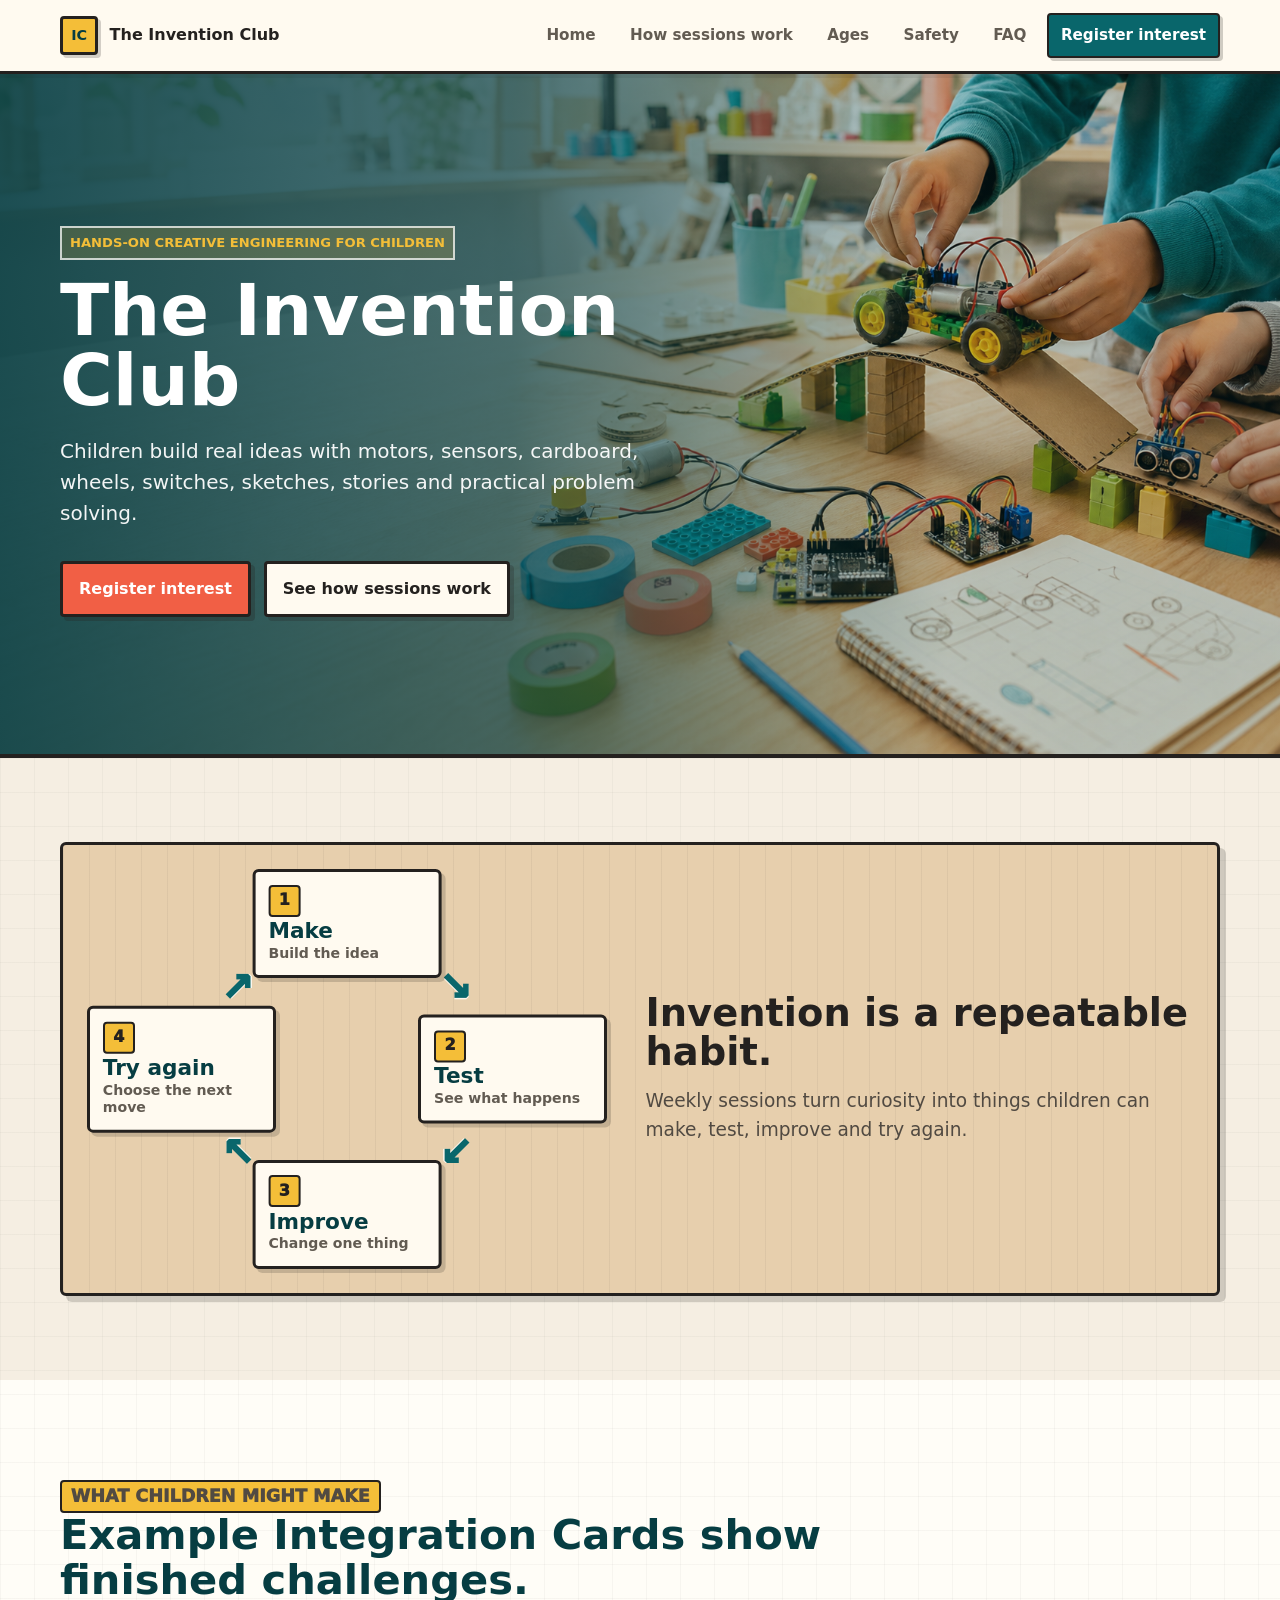
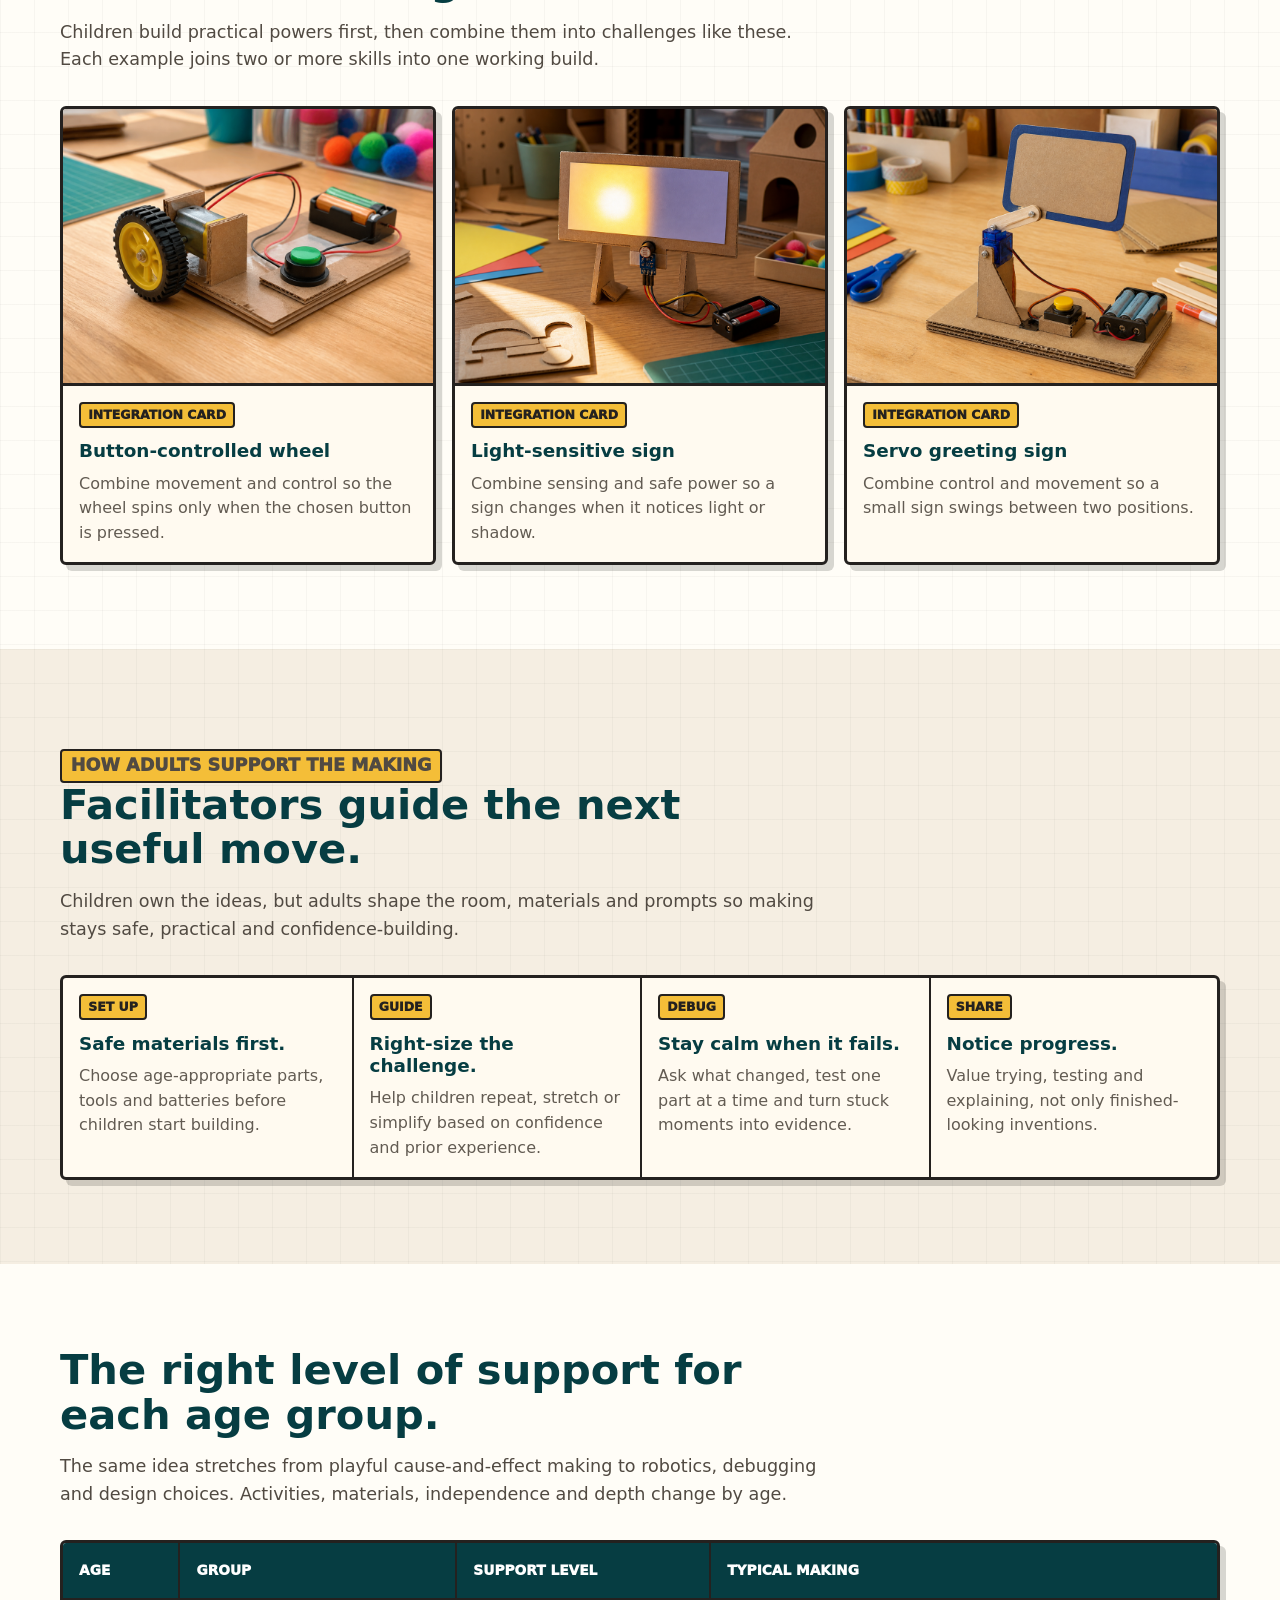
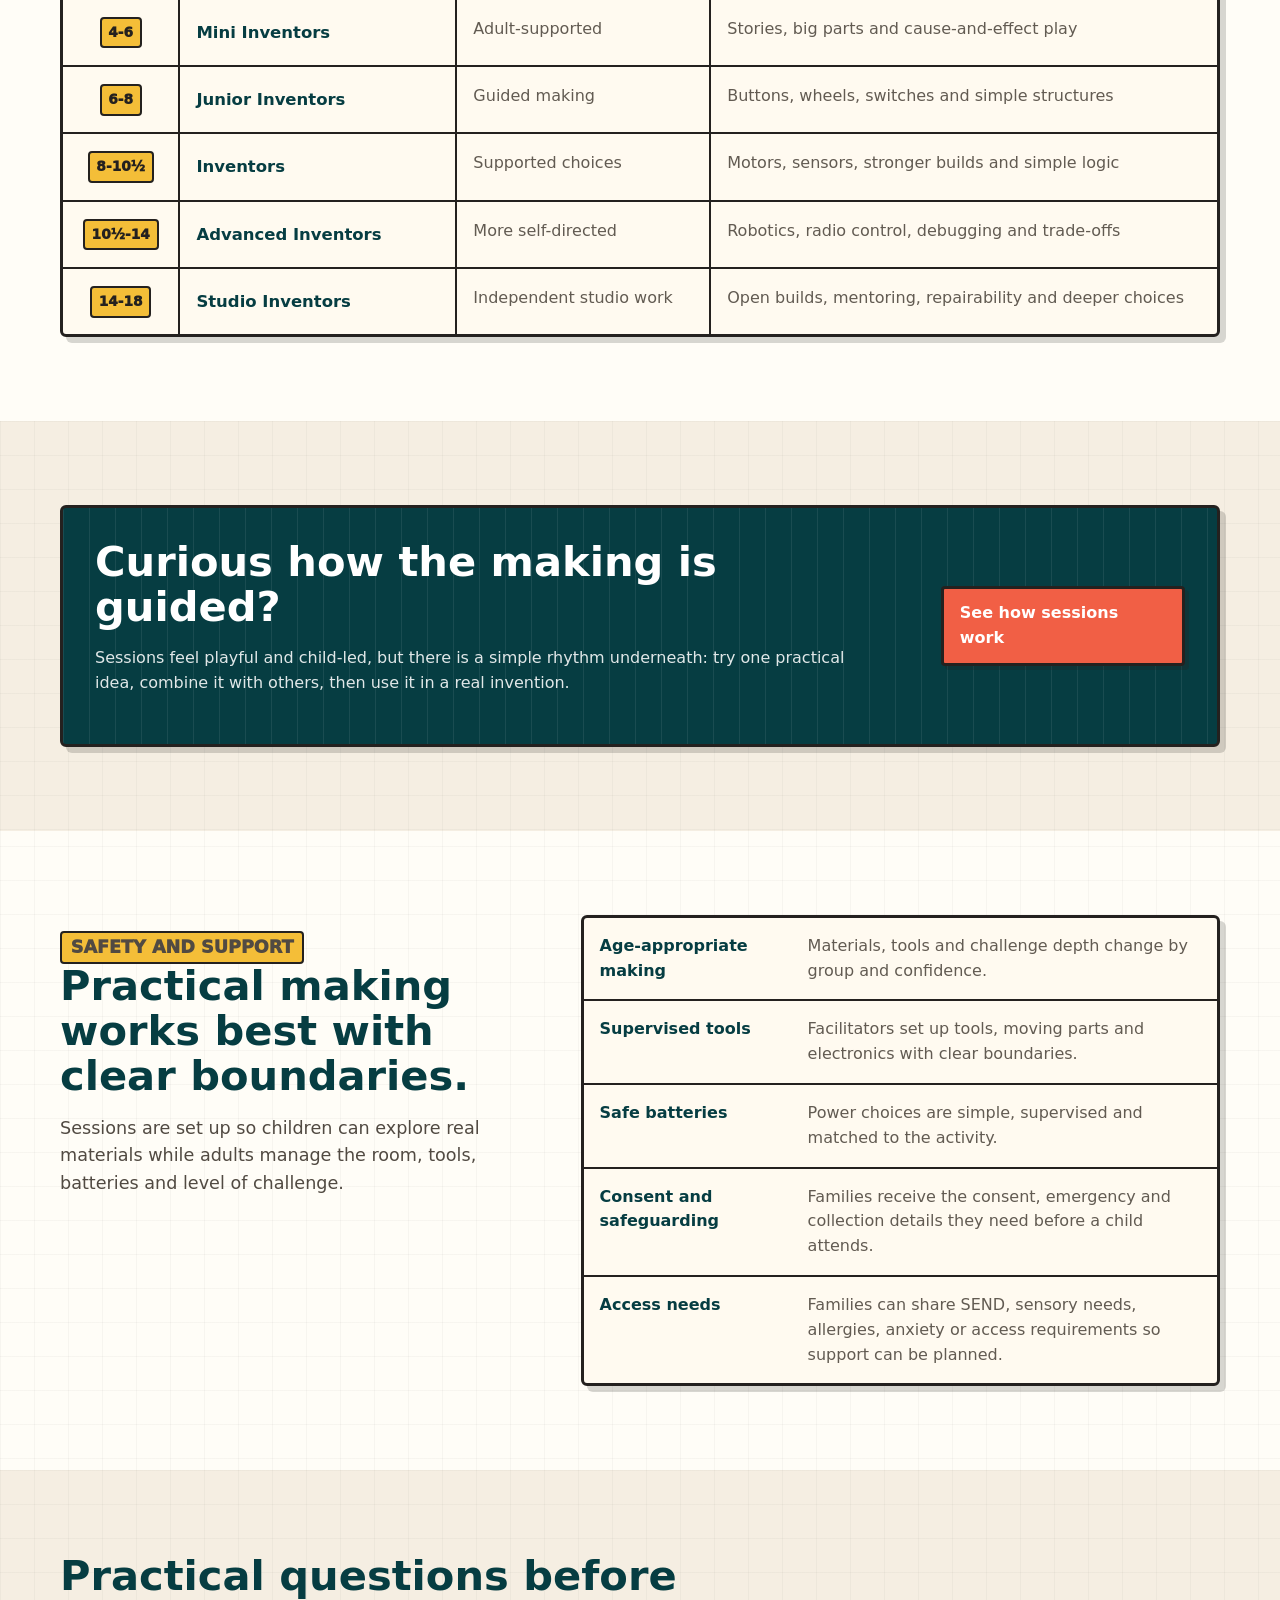
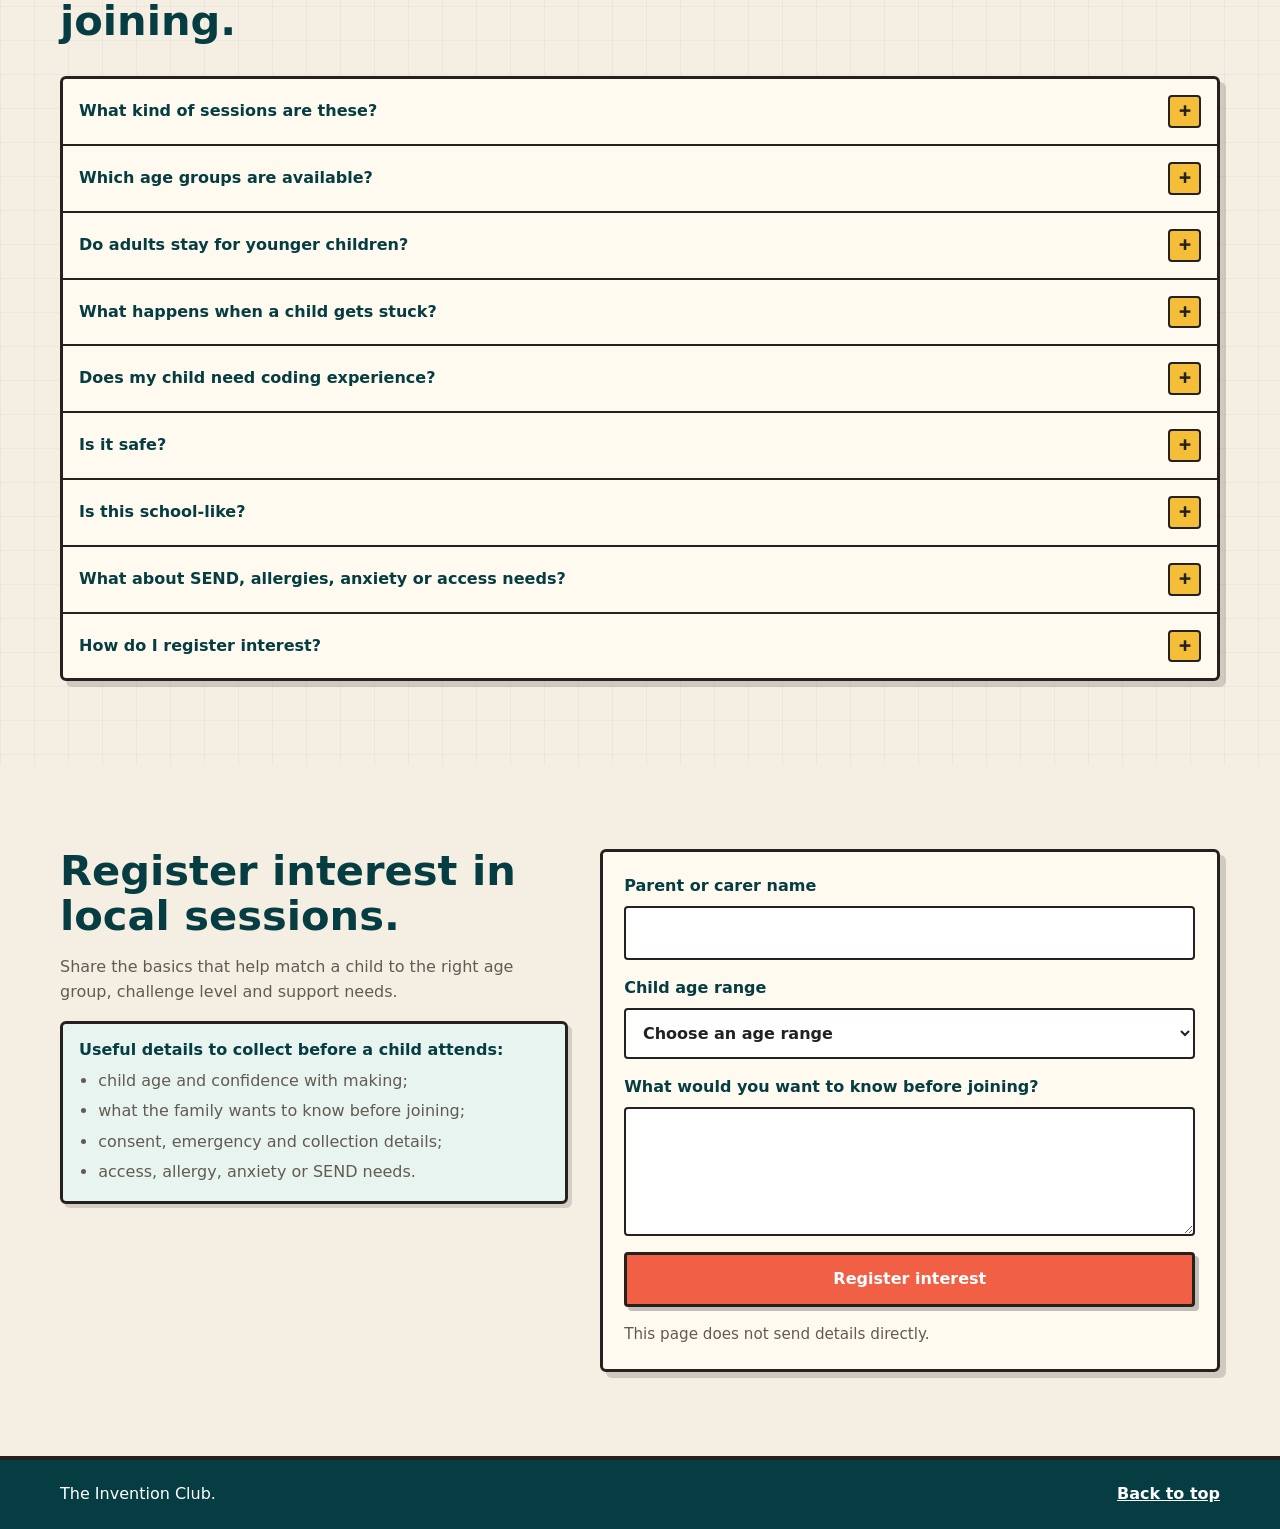
==== commit 08c0b212: "Improve parent-facing website trust and samples" ====
--- a/index.html
+++ b/index.html
@@ -6,7 +6,7 @@
     <title>The Invention Club - hands-on creative engineering for children</title>
     <meta
       name="description"
-      content="A parent-friendly prototype website for The Invention Club: a hands-on creative engineering club where children learn to invent with movement, sensing, control, structures, power, communication, debugging and design."
+      content="A parent-friendly website for The Invention Club: a hands-on creative engineering club where children learn to invent with movement, sensing, control, structures, power, communication, debugging and design."
     >
     <link rel="stylesheet" href="styles.css">
   </head>
@@ -26,6 +26,7 @@
         <a href="index.html#top">Home</a>
         <a href="curriculum.html">How sessions work</a>
         <a href="index.html#pathways">Ages</a>
+        <a href="index.html#safety-support">Safety</a>
         <a href="index.html#faq">FAQ</a>
         <a class="nav-cta" href="index.html#register">Register interest</a>
       </nav>
@@ -86,13 +87,81 @@
         </div>
       </section>
 
+      <section class="section example-builds-section bench-board" id="examples">
+        <div class="section-inner">
+          <div class="section-heading">
+            <p class="section-label">What children might make</p>
+            <h2>Example Integration Cards show finished challenges.</h2>
+            <p>
+              Children build practical powers first, then combine them into challenges like these.
+              Each example joins two or more skills into one working build.
+            </p>
+          </div>
+          <div class="example-build-grid" aria-label="Example Integration Card results">
+            <article class="example-build-card">
+              <img src="assets/integration-samples/button-controlled-wheel.png" alt="Button-controlled wheel build with motor, button and battery on a workbench">
+              <span>Integration Card</span>
+              <h3>Button-controlled wheel</h3>
+              <p>Combine movement and control so the wheel spins only when the chosen button is pressed.</p>
+            </article>
+            <article class="example-build-card">
+              <img src="assets/integration-samples/light-sensitive-sign.png" alt="Light-sensitive cardboard sign build with sensor and battery on a workbench">
+              <span>Integration Card</span>
+              <h3>Light-sensitive sign</h3>
+              <p>Combine sensing and safe power so a sign changes when it notices light or shadow.</p>
+            </article>
+            <article class="example-build-card">
+              <img src="assets/integration-samples/servo-greeting-sign.png" alt="Servo-powered cardboard sign build with button and battery on a workbench">
+              <span>Integration Card</span>
+              <h3>Servo greeting sign</h3>
+              <p>Combine control and movement so a small sign swings between two positions.</p>
+            </article>
+          </div>
+        </div>
+      </section>
+
+      <section class="section support-section choice-board" id="adult-support">
+        <div class="section-inner">
+          <div class="section-heading">
+            <p class="section-label">How adults support the making</p>
+            <h2>Facilitators guide the next useful move.</h2>
+            <p>
+              Children own the ideas, but adults shape the room, materials and prompts so making
+              stays safe, practical and confidence-building.
+            </p>
+          </div>
+          <div class="support-grid">
+            <article>
+              <span>Set up</span>
+              <h3>Safe materials first.</h3>
+              <p>Choose age-appropriate parts, tools and batteries before children start building.</p>
+            </article>
+            <article>
+              <span>Guide</span>
+              <h3>Right-size the challenge.</h3>
+              <p>Help children repeat, stretch or simplify based on confidence and prior experience.</p>
+            </article>
+            <article>
+              <span>Debug</span>
+              <h3>Stay calm when it fails.</h3>
+              <p>Ask what changed, test one part at a time and turn stuck moments into evidence.</p>
+            </article>
+            <article>
+              <span>Share</span>
+              <h3>Notice progress.</h3>
+              <p>Value trying, testing and explaining, not only finished-looking inventions.</p>
+            </article>
+          </div>
+        </div>
+      </section>
+
       <section class="section pathways-section age-rail-section" id="pathways">
         <div class="section-inner">
           <div class="section-heading">
             <h2>The right level of support for each age group.</h2>
             <p>
               The same idea stretches from playful cause-and-effect making to robotics, debugging
-              and design choices. Initial sessions will launch for selected age groups while the wider model is developed.
+              and design choices. Activities, materials, independence and depth change by age.
             </p>
           </div>
           <table class="age-table">
@@ -134,6 +203,26 @@
         </div>
       </section>
 
+      <section class="section safety-support-section bench-board" id="safety-support">
+        <div class="section-inner split-layout">
+          <div class="section-heading">
+            <p class="section-label">Safety and support</p>
+            <h2>Practical making works best with clear boundaries.</h2>
+            <p>
+              Sessions are set up so children can explore real materials while adults manage the
+              room, tools, batteries and level of challenge.
+            </p>
+          </div>
+          <div class="safety-list">
+            <p><strong>Age-appropriate making</strong> Materials, tools and challenge depth change by group and confidence.</p>
+            <p><strong>Supervised tools</strong> Facilitators set up tools, moving parts and electronics with clear boundaries.</p>
+            <p><strong>Safe batteries</strong> Power choices are simple, supervised and matched to the activity.</p>
+            <p><strong>Consent and safeguarding</strong> Families receive the consent, emergency and collection details they need before a child attends.</p>
+            <p><strong>Access needs</strong> Families can share SEND, sensory needs, allergies, anxiety or access requirements so support can be planned.</p>
+          </div>
+        </div>
+      </section>
+
       <section class="section faq-section bench-board" id="faq">
         <div class="section-inner">
           <div class="section-heading">
@@ -141,24 +230,40 @@
           </div>
           <div class="faq-list">
             <details class="faq-item">
+              <summary>What kind of sessions are these?</summary>
+              <p>The core format is a local, in-person creative engineering club, with space for special project workshops when a bigger build needs more time.</p>
+            </details>
+            <details class="faq-item">
+              <summary>Which age groups are available?</summary>
+              <p>The pathway covers ages 4-18, with different materials, support and independence for each group.</p>
+            </details>
+            <details class="faq-item">
+              <summary>Do adults stay for younger children?</summary>
+              <p>Younger children use more adult-supported making. Session information makes the stay-or-drop-off arrangement clear for each group.</p>
+            </details>
+            <details class="faq-item">
+              <summary>What happens when a child gets stuck?</summary>
+              <p>Getting stuck is part of the method. Facilitators help children test one thing, notice what changed and choose whether to repeat, stretch, switch or simplify.</p>
+            </details>
+            <details class="faq-item">
               <summary>Does my child need coding experience?</summary>
-              <p>No. Coding is introduced as one invention material, alongside motors, sensors, structures, craft materials and testing.</p>
-            </details>
-            <details class="faq-item">
-              <summary>Which age groups are available?</summary>
-              <p>The full age range being explored is 4-18, but initial sessions will launch for selected age groups first.</p>
+              <p>No. Coding is introduced only when useful, alongside motors, sensors, structures, craft materials and testing. The club is not screen-first.</p>
             </details>
             <details class="faq-item">
               <summary>Is it safe?</summary>
-              <p>Activities should use age-appropriate materials, supervised tools and safe batteries. Full safety, safeguarding and consent arrangements will be confirmed before launch.</p>
+              <p>Activities use age-appropriate materials, supervised tools, safe battery choices and clear workshop boundaries.</p>
             </details>
             <details class="faq-item">
               <summary>Is this school-like?</summary>
               <p>It has structure, but the feel is workshop-first: make, test, improve, share.</p>
             </details>
             <details class="faq-item">
+              <summary>What about SEND, allergies, anxiety or access needs?</summary>
+              <p>The registration process gives families a way to flag needs before attending, so materials, room setup and support can be planned.</p>
+            </details>
+            <details class="faq-item">
               <summary>How do I register interest?</summary>
-              <p>Use the prototype interest section below. It does not submit yet, but it shows the information the live version may collect.</p>
+              <p>Use the interest section below; it asks for the details needed to match a child to the right group and support.</p>
             </details>
           </div>
         </div>
@@ -167,11 +272,20 @@
       <section class="section register-section" id="register">
         <div class="section-inner register-layout">
           <div>
-            <h2>Help shape the first local sessions.</h2>
-            <p>
-              This prototype does not send data yet. It shows the kind of parent-friendly interest
-              form that could be connected before launch.
-            </p>
+            <h2>Register interest in local sessions.</h2>
+            <p>
+              Share the basics that help match a child to the right age group, challenge level and
+              support needs.
+            </p>
+            <div class="next-step-note">
+              <h3>Useful details to collect before a child attends:</h3>
+              <ul>
+                <li>child age and confidence with making;</li>
+                <li>what the family wants to know before joining;</li>
+                <li>consent, emergency and collection details;</li>
+                <li>access, allergy, anxiety or SEND needs.</li>
+              </ul>
+            </div>
           </div>
           <form class="interest-form" id="interest-form">
             <label>
@@ -195,7 +309,7 @@
             </label>
             <button class="button primary" type="submit">Register interest</button>
             <p class="form-note" id="form-note" role="status">
-              Prototype only: no details are sent from this static page.
+              This page does not send details directly.
             </p>
           </form>
         </div>
@@ -204,7 +318,7 @@
 
     <footer class="site-footer">
       <div class="section-inner footer-inner">
-        <p>The Invention Club prototype website.</p>
+        <p>The Invention Club.</p>
         <a href="#top">Back to top</a>
       </div>
     </footer>
--- a/styles.css
+++ b/styles.css
@@ -1099,7 +1099,7 @@
 
 @media (max-width: 520px) {
   h1 {
-    font-size: 2.65rem;
+    font-size: clamp(2.05rem, 10vw, 2.35rem);
   }
 
   h2 {
@@ -1116,6 +1116,22 @@
     flex-direction: column;
   }
 
+  .hero-content,
+  .section-inner {
+    width: 100%;
+    max-width: calc(100vw - 2rem);
+  }
+
+  .hero .eyebrow {
+    display: block;
+    width: 100%;
+    font-size: 0.72rem;
+  }
+
+  .hero-copy {
+    font-size: 1.04rem;
+  }
+
   .button {
     width: 100%;
   }
@@ -1130,7 +1146,7 @@
 }
 
 /* Production Workbench Direction
-   A tactile maker system for the live static site. */
+   A tactile maker system for the site. */
 
 :root {
   --bench: #e7cfad;
@@ -1831,7 +1847,7 @@
 @media (max-width: 820px) {
   .site-header {
     background: var(--card);
-    width: 100vw;
+    width: 100%;
     padding-right: 4.75rem;
   }
 
@@ -2793,6 +2809,156 @@
   font-size: 1.16rem;
 }
 
+.parent-note-panel,
+.next-step-note {
+  border: 3px solid var(--outline);
+  border-radius: 6px;
+  background: var(--card);
+  box-shadow: var(--shadow);
+}
+
+.parent-note-panel h2,
+.parent-note-panel p,
+.next-step-note h3 {
+  margin: 0;
+}
+
+.parent-note-panel p,
+.next-step-note,
+.next-step-note li {
+  color: var(--muted);
+}
+
+.example-build-grid,
+.support-grid {
+  display: grid;
+  gap: 1rem;
+  margin-top: 1.4rem;
+}
+
+.example-build-grid {
+  grid-template-columns: repeat(3, minmax(0, 1fr));
+}
+
+.example-build-card {
+  display: flex;
+  flex-direction: column;
+  min-width: 0;
+  overflow: hidden;
+  border: 3px solid var(--outline);
+  border-radius: 6px;
+  background: var(--card);
+  box-shadow: var(--shadow);
+}
+
+.example-build-card img {
+  display: block;
+  width: 100%;
+  aspect-ratio: 4 / 3;
+  border-bottom: 3px solid var(--outline);
+  object-fit: cover;
+}
+
+.example-build-card span,
+.support-grid span {
+  display: inline-flex;
+  width: fit-content;
+  padding: 0.22rem 0.45rem;
+  border: 2px solid var(--outline);
+  border-radius: 4px;
+  background: var(--gold);
+  color: var(--outline);
+  font-size: 0.78rem;
+  font-weight: 950;
+  line-height: 1.15;
+  text-transform: uppercase;
+}
+
+.example-build-card span {
+  margin: 1rem 1rem 0.8rem;
+}
+
+.support-grid span {
+  margin-bottom: 0.8rem;
+}
+
+.example-build-card h3,
+.support-grid h3,
+.parent-note-panel h2,
+.next-step-note h3 {
+  color: var(--teal-dark);
+}
+
+.example-build-card h3 {
+  margin-inline: 1rem;
+}
+
+.example-build-card p,
+.support-grid p {
+  margin: 0.55rem 0 0;
+  color: var(--muted);
+}
+
+.example-build-card p {
+  margin: 0.55rem 1rem 1rem;
+}
+
+.support-grid {
+  grid-template-columns: repeat(4, minmax(0, 1fr));
+  gap: 0;
+  overflow: hidden;
+  border: 3px solid var(--outline);
+  border-radius: 6px;
+  background: var(--card);
+  box-shadow: var(--shadow);
+}
+
+.support-grid article {
+  min-width: 0;
+  padding: 1rem;
+}
+
+.support-grid article + article {
+  border-left: 2px solid var(--outline);
+}
+
+.parent-note-panel,
+.next-step-note {
+  padding: 1rem;
+}
+
+.parent-note-panel {
+  display: grid;
+  gap: 0.55rem;
+  margin-top: 1.2rem;
+  background:
+    repeating-linear-gradient(90deg, rgba(36, 33, 31, 0.045) 0 1px, transparent 1px 22px),
+    var(--card);
+}
+
+.parent-note-panel h2 {
+  font-size: clamp(1.45rem, 2.2vw, 1.9rem);
+}
+
+.next-step-note {
+  margin-top: 1rem;
+  background: #e8f4ef;
+  box-shadow: 4px 4px 0 rgba(36, 33, 31, 0.16);
+}
+
+.next-step-note h3 {
+  font-size: 1rem;
+}
+
+.next-step-note ul {
+  margin: 0.6rem 0 0;
+  padding-left: 1.2rem;
+}
+
+.next-step-note li + li {
+  margin-top: 0.35rem;
+}
+
 .age-table {
   width: 100%;
   table-layout: fixed;
@@ -2913,11 +3079,39 @@
   .make-loop-panel {
     grid-template-columns: 1fr;
   }
+
+  .example-build-grid,
+  .support-grid {
+    grid-template-columns: repeat(2, minmax(0, 1fr));
+  }
+
+  .support-grid article:nth-child(odd) {
+    border-left: 0;
+  }
+
+  .support-grid article:nth-child(n + 3) {
+    border-top: 2px solid var(--outline);
+  }
 }
 
 @media (max-width: 820px) {
   .faq-item summary {
     gap: 0.75rem;
+  }
+
+  .example-build-grid,
+  .support-grid {
+    grid-template-columns: 1fr;
+  }
+
+  .support-grid article,
+  .support-grid article + article,
+  .support-grid article:nth-child(n + 3) {
+    border-left: 0;
+  }
+
+  .support-grid article + article {
+    border-top: 2px solid var(--outline);
   }
 
   .age-table,
@@ -2976,19 +3170,30 @@
     padding: 0.9rem;
   }
 
+  .parent-note-panel,
+  .next-step-note,
+  .example-build-card,
+  .support-grid {
+    box-shadow: 4px 4px 0 rgba(36, 33, 31, 0.16);
+  }
+
   .loop-diagram {
-    min-height: 21rem;
+    display: grid;
+    grid-template-columns: 1fr;
+    gap: 0.75rem;
+    min-height: 0;
   }
 
   .loop-cycle {
-    inset: 4%;
-    width: 92%;
-    height: 92%;
+    display: none;
   }
 
   .loop-card {
-    width: 9.8rem;
+    position: static;
+    width: auto;
+    min-width: 0;
     padding: 0.65rem;
+    transform: none;
   }
 
   .loop-card strong {
